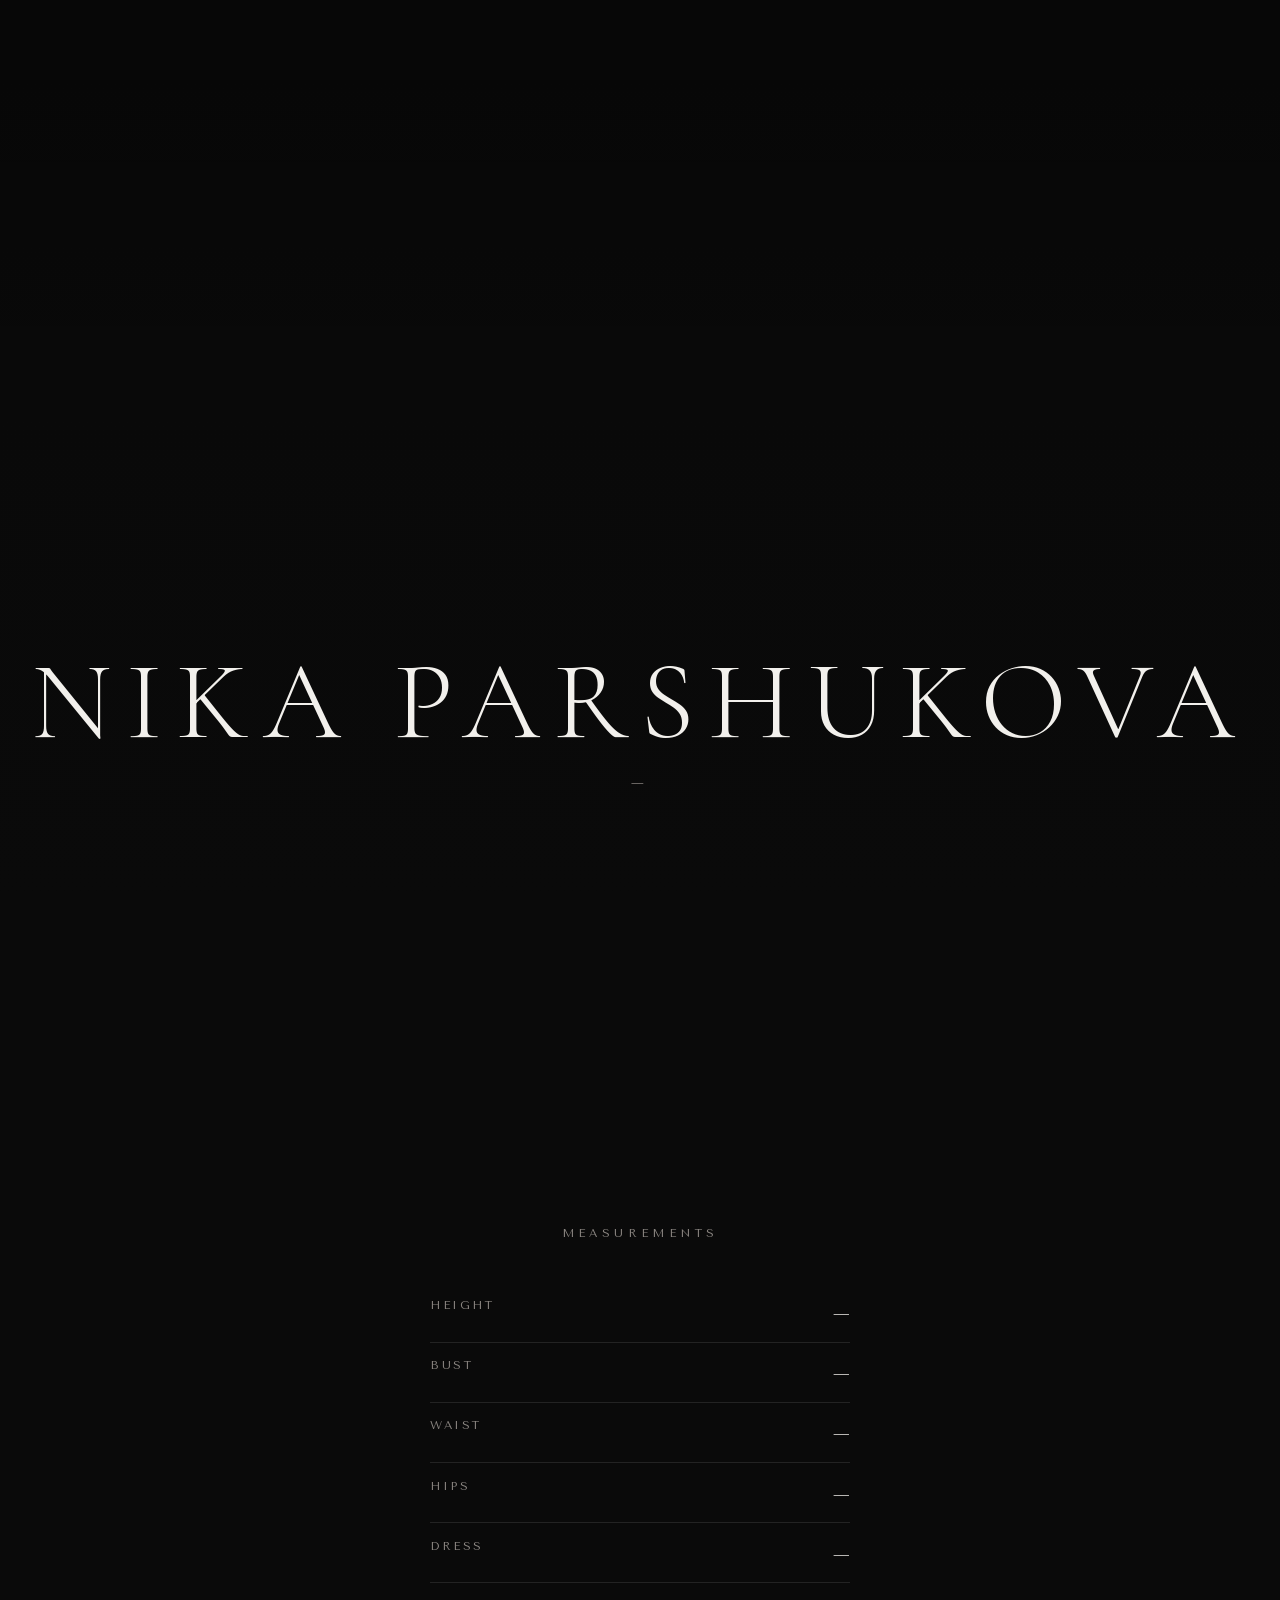
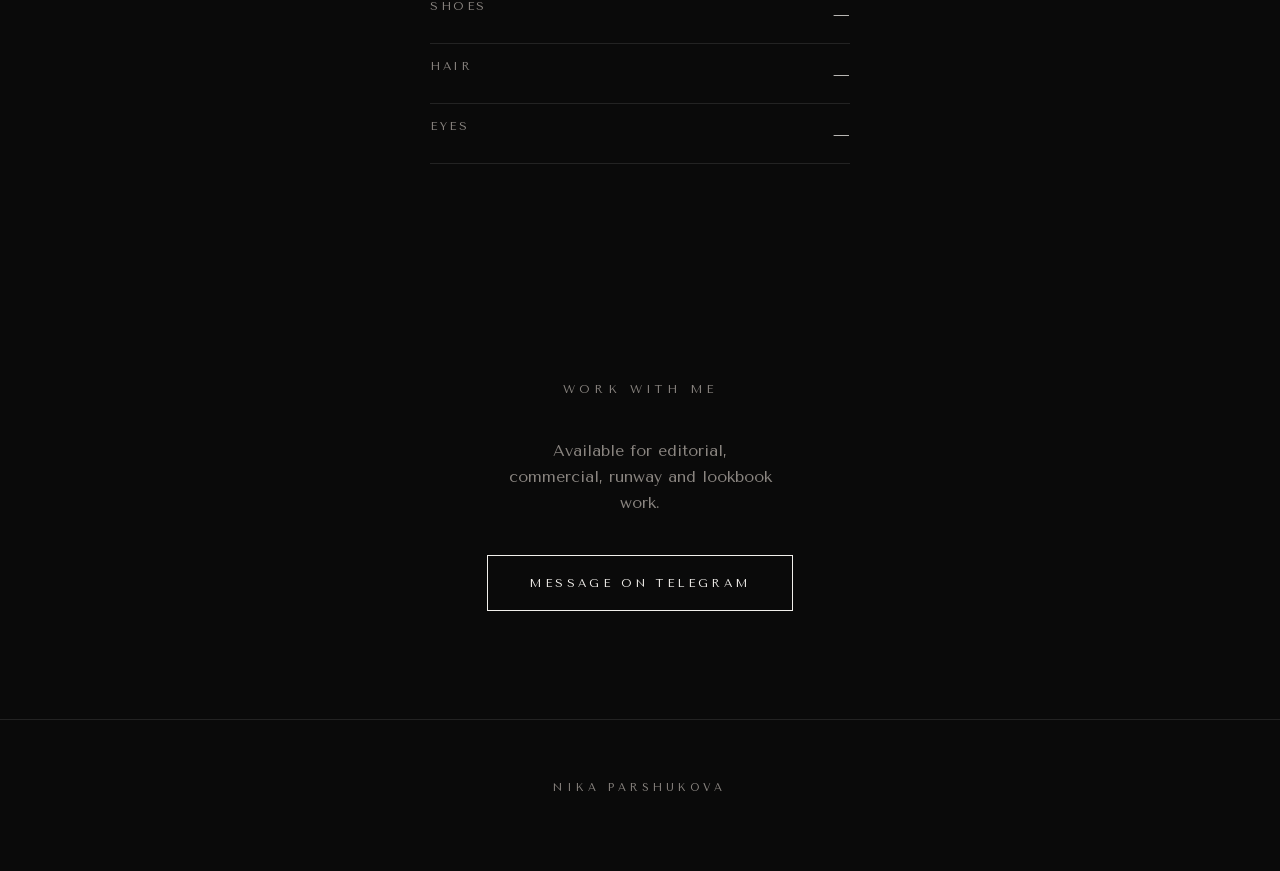
==== index.html @ eb778e5f "feat: развернуть портфолио Nika Parshukova как отдельный сайт Копия model-portfolio-sonyazelenuk под" ====
<!doctype html>
<html lang="en">
<head>
<meta charset="utf-8">
<meta name="viewport" content="width=device-width, initial-scale=1">
<title>Nika Parshukova — Model Portfolio</title>
<meta name="description" content="Portfolio of Nika Parshukova — measurements, photos and booking contact.">
<link rel="icon" href="favicon.svg" type="image/svg+xml">
<link rel="apple-touch-icon" href="apple-touch-icon.png">

<!-- og:image и og:url обязаны быть абсолютными: по относительному пути
     краулеры мессенджеров картинку не находят и кэшируют пустое превью.
     Ширина и высота нужны WhatsApp и LinkedIn — без них они рисуют
     маленькую карточку со значком вместо большой обложки. -->
<meta property="og:type" content="website">
<meta property="og:site_name" content="Nika Parshukova">
<meta property="og:title" content="Nika Parshukova">
<meta property="og:description" content="Model portfolio — photos, measurements and booking.">
<meta property="og:image" content="https://model-portfolio-nikap.netlify.app/og.jpg">
<meta property="og:image:type" content="image/jpeg">
<meta property="og:image:width" content="1200">
<meta property="og:image:height" content="630">
<meta property="og:image:alt" content="Nika Parshukova">
<meta property="og:url" content="https://model-portfolio-nikap.netlify.app/">
<meta name="twitter:card" content="summary_large_image">
<meta name="twitter:image" content="https://model-portfolio-nikap.netlify.app/og.jpg">
<link rel="stylesheet" href="style.css">
<noscript><style>.reveal{opacity:1;transform:none}</style></noscript>
</head>
<body>

<section class="hero">
  <video class="hero__video" autoplay muted loop playsinline
         preload="metadata" poster="video/poster.webp">
    <source src="video/hero.mp4" type="video/mp4">
  </video>
  <div class="hero__overlay"></div>
  <div class="hero__caption">
    <h1 class="hero__name" data-content="name">Nika Parshukova</h1>
    <p class="hero__city" data-content="city">—</p>
  </div>
</section>

<main>
  <section class="gallery reveal" id="gallery"></section>

  <section class="comp reveal" id="comp">
    <h2 class="section-title">Measurements</h2>
    <dl class="comp__list" id="comp-list"></dl>
  </section>

  <section class="booking reveal" id="booking">
    <h2 class="section-title">Work with me</h2>
    <p class="booking__line" data-content="booking">Available for editorial, commercial, runway and lookbook work.</p>
    <a class="booking__button" id="telegram-link" href="#" target="_blank" rel="noopener">
      Message on Telegram
    </a>
  </section>
</main>

<footer class="footer">
  <p data-content="name">Nika Parshukova</p>
</footer>

<div class="lightbox" id="lightbox" role="dialog" aria-modal="true" aria-label="Photo viewer" hidden>
  <button class="lightbox__close" id="lightbox-close" aria-label="Close">&times;</button>
  <img class="lightbox__img" id="lightbox-img" alt="">
  <p class="lightbox__counter" id="lightbox-counter"></p>
</div>

<script type="module" src="app.js"></script>
</body>
</html>
---- style.css ----
/* --- Шрифты ------------------------------------------------------------ */
@font-face {
  font-family: 'Display';
  src: url('fonts/cormorant-garamond.woff2') format('woff2');
  font-weight: 300;
  font-display: swap;
}
@font-face {
  font-family: 'Body';
  src: url('fonts/tenor-sans.woff2') format('woff2');
  font-weight: 400;
  font-display: swap;
}

/* --- Палитра ----------------------------------------------------------- */
:root {
  --bg: #0a0a0a;
  --fg: #f2f0ec;
  --muted: #8a8580;
  --line: #232323;
  --font-display: 'Display', Georgia, serif;
  --font-body: 'Body', system-ui, sans-serif;
  --gap: 12px;
  --pad: 24px;
}

*, *::before, *::after { box-sizing: border-box; }

body {
  margin: 0;
  background: var(--bg);
  color: var(--fg);
  font-family: var(--font-body);
  font-size: 15px;
  line-height: 1.6;
  -webkit-font-smoothing: antialiased;
}

/* --- Hero -------------------------------------------------------------- */
.hero {
  position: relative;
  height: 100svh;
  min-height: 480px;
  overflow: hidden;
}
.hero__video {
  position: absolute;
  inset: 0;
  width: 100%;
  height: 100%;
  object-fit: cover;
  object-position: center 15%;
}
.hero__overlay {
  position: absolute;
  inset: 0;
  background: linear-gradient(180deg, rgba(0,0,0,.35) 0%, rgba(0,0,0,.1) 45%, rgba(10,10,10,.85) 100%);
}
.hero__caption {
  position: absolute;
  inset: auto 0 12vh 0;
  text-align: center;
  padding: 0 var(--pad);
}
.hero__name {
  margin: 0;
  font-family: var(--font-display);
  font-weight: 300;
  font-size: clamp(2.75rem, 13vw, 7rem);
  letter-spacing: .12em;
  text-transform: uppercase;
  line-height: 1.05;
}
.hero__city {
  margin: 1.1em 0 0;
  font-size: .72rem;
  letter-spacing: .38em;
  text-transform: uppercase;
  color: var(--muted);
}

/* --- Общее для секций -------------------------------------------------- */
main { padding: 0 var(--pad); max-width: 1400px; margin: 0 auto; }
.section-title {
  font-family: var(--font-body);
  font-size: .72rem;
  font-weight: 400;
  letter-spacing: .38em;
  text-transform: uppercase;
  color: var(--muted);
  text-align: center;
  margin: 0 0 2.5rem;
}
section { padding: clamp(4rem, 12vh, 8rem) 0; }
.footer {
  padding: 3rem var(--pad) 4rem;
  text-align: center;
  color: var(--muted);
  font-size: .68rem;
  letter-spacing: .38em;
  text-transform: uppercase;
  border-top: 1px solid var(--line);
}

.gallery {
  display: flex;
  gap: var(--gap);
  align-items: flex-start;
}
.gallery__col {
  flex: 1;
  display: flex;
  flex-direction: column;
  gap: var(--gap);
  min-width: 0;
}
.gallery__item { margin: 0; cursor: zoom-in; }
.gallery__item img {
  display: block;
  width: 100%;
  height: auto;
  background: #141414;
  transition: opacity .4s ease;
}
.gallery__item:hover img { opacity: .82; }
.gallery__item:focus-visible {
  outline: 2px solid var(--fg);
  outline-offset: 2px;
}

.lightbox {
  position: fixed;
  inset: 0;
  z-index: 10;
  background: rgba(6, 6, 6, .97);
  display: flex;
  align-items: center;
  justify-content: center;
  padding: 4vh 2vw;
}
.lightbox[hidden] { display: none; }
.lightbox__img {
  max-width: 100%;
  max-height: 92vh;
  object-fit: contain;
}
.lightbox__close {
  position: absolute;
  top: 12px;
  right: 16px;
  background: none;
  border: 0;
  color: var(--fg);
  font-size: 2.2rem;
  line-height: 1;
  cursor: pointer;
  padding: 8px 12px;
}
.lightbox__counter {
  position: absolute;
  bottom: 16px;
  left: 0;
  right: 0;
  text-align: center;
  color: var(--muted);
  font-size: .68rem;
  letter-spacing: .3em;
  margin: 0;
}

.comp__list {
  max-width: 420px;
  margin: 0 auto;
  display: grid;
  grid-template-columns: 1fr auto;
  gap: 0;
}
.comp__list dt,
.comp__list dd {
  margin: 0;
  padding: .85rem 0;
  border-bottom: 1px solid var(--line);
}
.comp__list dt {
  color: var(--muted);
  font-size: .72rem;
  letter-spacing: .22em;
  text-transform: uppercase;
}
.comp__list dd {
  text-align: right;
  font-family: var(--font-display);
  font-size: 1.25rem;
}

.booking { text-align: center; }
.booking__line {
  max-width: 30ch;
  margin: 0 auto 2.5rem;
  color: var(--muted);
  font-size: 1rem;
}
.booking__button {
  display: inline-block;
  padding: 1.1rem 2.6rem;
  border: 1px solid var(--fg);
  color: var(--fg);
  text-decoration: none;
  font-size: .72rem;
  letter-spacing: .3em;
  text-transform: uppercase;
  transition: background .3s ease, color .3s ease;
}
.booking__button:hover,
.booking__button:focus-visible {
  background: var(--fg);
  color: var(--bg);
}

.reveal {
  opacity: 0;
  transform: translateY(20px);
  transition: opacity .6s ease, transform .6s ease;
}
.reveal.is-visible {
  opacity: 1;
  transform: none;
}

@media (prefers-reduced-motion: reduce) {
  .reveal { opacity: 1; transform: none; transition: none; }
  .gallery__item img { transition: none; }
  .booking__button { transition: none; }
}
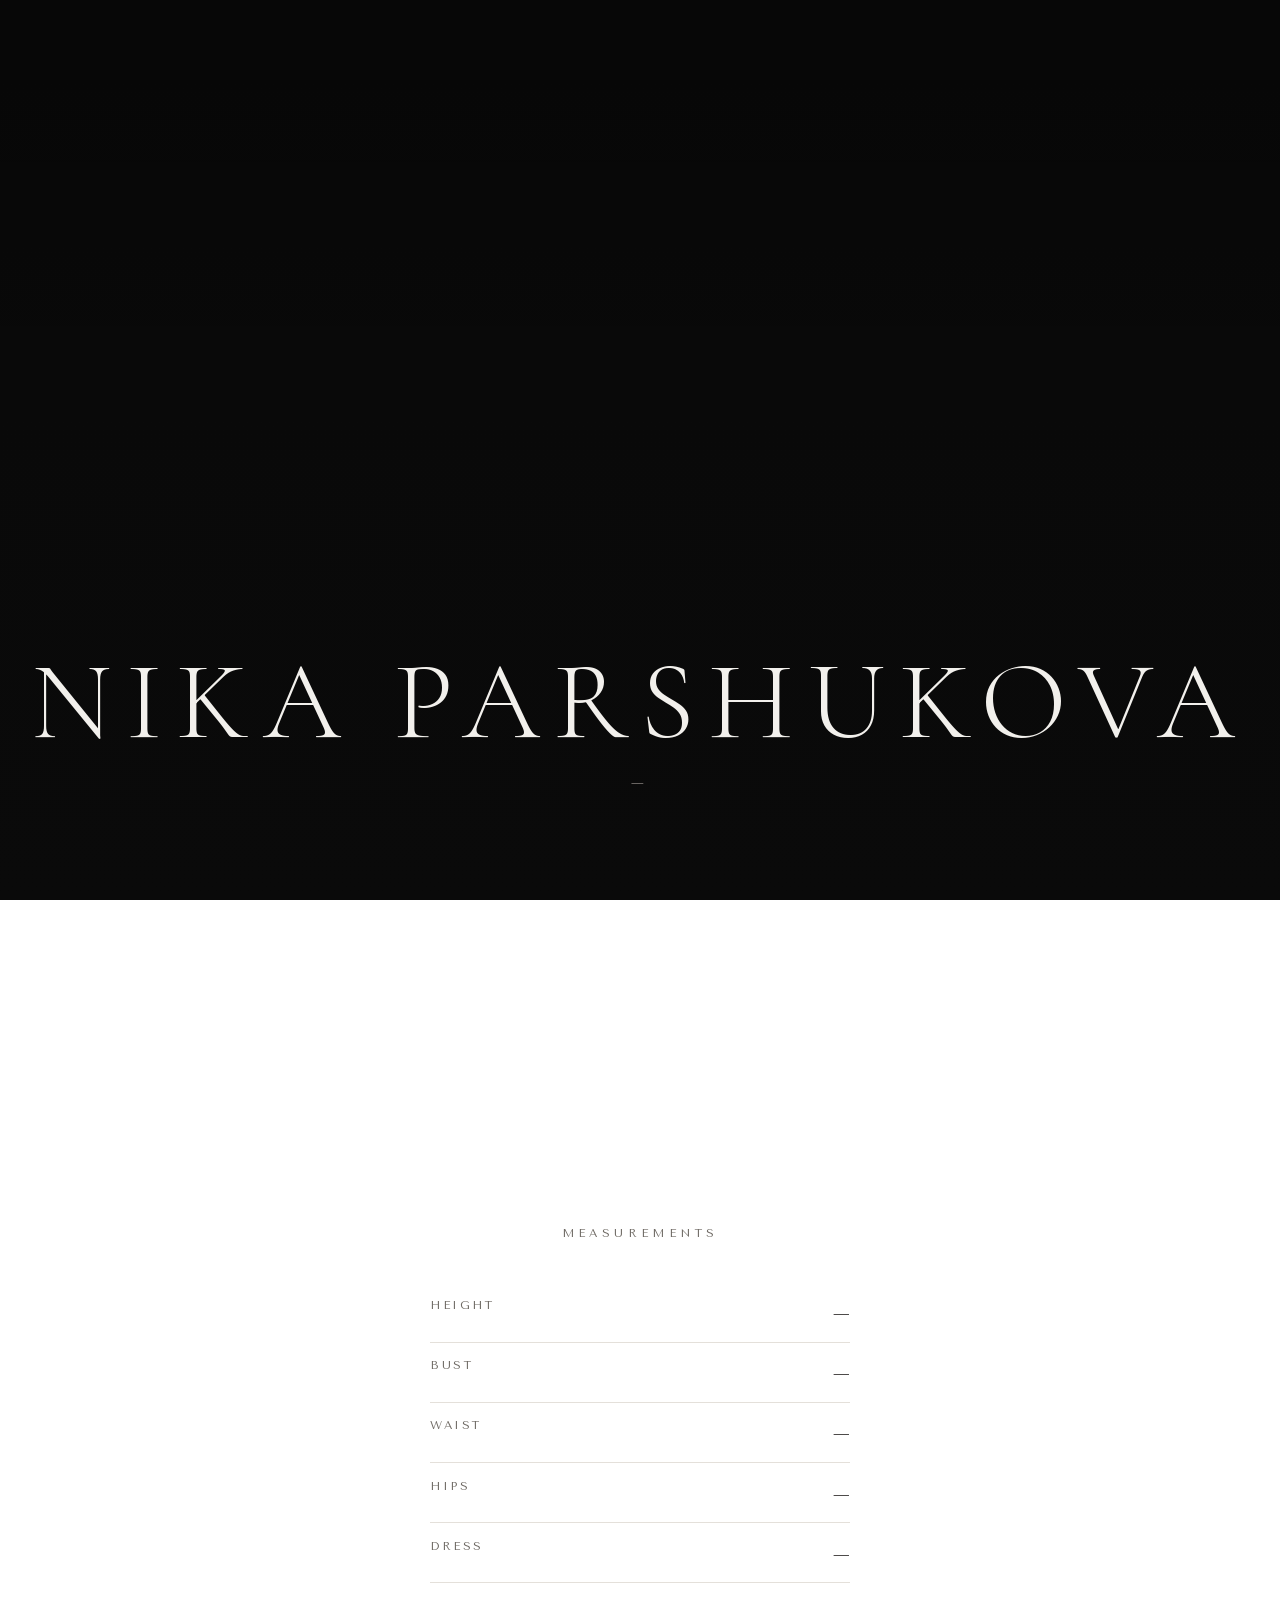
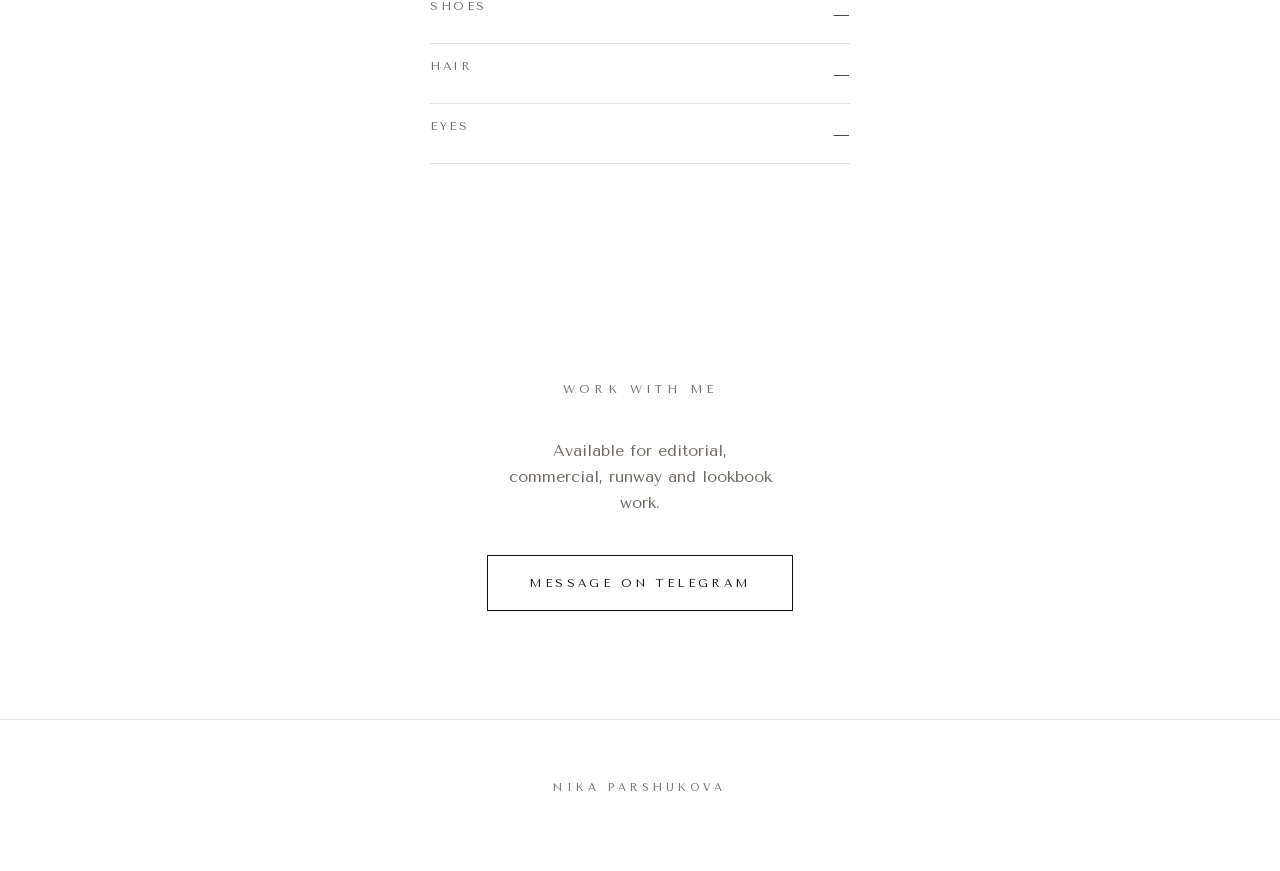
==== commit 366951d9: "feat: светлая тема и ручная раскладка галереи по рядам Три изменения, о которых договорились после п" ====
--- a/index.html
+++ b/index.html
@@ -16,14 +16,14 @@
 <meta property="og:site_name" content="Nika Parshukova">
 <meta property="og:title" content="Nika Parshukova">
 <meta property="og:description" content="Model portfolio — photos, measurements and booking.">
-<meta property="og:image" content="https://model-portfolio-nikap.netlify.app/og.jpg">
+<meta property="og:image" content="https://model-portfolio-nikaparshukova.netlify.app/og.jpg">
 <meta property="og:image:type" content="image/jpeg">
 <meta property="og:image:width" content="1200">
 <meta property="og:image:height" content="630">
 <meta property="og:image:alt" content="Nika Parshukova">
-<meta property="og:url" content="https://model-portfolio-nikap.netlify.app/">
+<meta property="og:url" content="https://model-portfolio-nikaparshukova.netlify.app/">
 <meta name="twitter:card" content="summary_large_image">
-<meta name="twitter:image" content="https://model-portfolio-nikap.netlify.app/og.jpg">
+<meta name="twitter:image" content="https://model-portfolio-nikaparshukova.netlify.app/og.jpg">
 <link rel="stylesheet" href="style.css">
 <noscript><style>.reveal{opacity:1;transform:none}</style></noscript>
 </head>
--- a/style.css
+++ b/style.css
@@ -13,11 +13,18 @@
 }
 
 /* --- Палитра ----------------------------------------------------------- */
+/* Страница светлая, первый экран — тёмный. Видео читается только на глубоком
+   фоне, а резкая граница чёрного и белого сама работает акцентом. Поэтому у
+   hero и лайтбокса своя пара цветов: там, где фон принудительно тёмный,
+   --fg (почти чёрный) был бы не виден. */
 :root {
-  --bg: #0a0a0a;
-  --fg: #f2f0ec;
-  --muted: #8a8580;
-  --line: #232323;
+  --bg: #ffffff;
+  --fg: #14110f;
+  --muted: #6f6a64;
+  --line: #e4e0da;
+  --dark-bg: #0a0a0a;
+  --dark-fg: #f2f0ec;
+  --dark-muted: #8a8580;
   --font-display: 'Display', Georgia, serif;
   --font-body: 'Body', system-ui, sans-serif;
   --gap: 12px;
@@ -42,6 +49,8 @@
   height: 100svh;
   min-height: 480px;
   overflow: hidden;
+  background: var(--dark-bg);
+  color: var(--dark-fg);
 }
 .hero__video {
   position: absolute;
@@ -76,7 +85,7 @@
   font-size: .72rem;
   letter-spacing: .38em;
   text-transform: uppercase;
-  color: var(--muted);
+  color: var(--dark-muted);
 }
 
 /* --- Общее для секций -------------------------------------------------- */
@@ -102,25 +111,39 @@
   border-top: 1px solid var(--line);
 }
 
+/* Ряды задаются вручную в gallery.js: где-то три кадра, где-то два.
+   Ширина внутри ряда делится пропорционально пропорциям кадров
+   (flex-grow = ширина/высота), поэтому у всех фото ряда одинаковая высота и
+   ни одно не обрезается. Когда пропорции совпадают — а у съёмки обычно так —
+   получаются ровные равные колонки. */
 .gallery {
+  display: flex;
+  flex-direction: column;
+  gap: var(--gap);
+}
+.gallery__row {
   display: flex;
   gap: var(--gap);
   align-items: flex-start;
 }
-.gallery__col {
-  flex: 1;
-  display: flex;
-  flex-direction: column;
-  gap: var(--gap);
+.gallery__item {
+  margin: 0;
+  cursor: zoom-in;
+  flex-basis: 0;
   min-width: 0;
 }
-.gallery__item { margin: 0; cursor: zoom-in; }
 .gallery__item img {
   display: block;
   width: 100%;
   height: auto;
-  background: #141414;
+  background: #f0ede8;
   transition: opacity .4s ease;
+}
+
+/* На телефоне ряд из трёх кадров превращается в марки — раскладываем в одну
+   колонку, порядок при этом сохраняется. */
+@media (max-width: 767px) {
+  .gallery__row { flex-direction: column; }
 }
 .gallery__item:hover img { opacity: .82; }
 .gallery__item:focus-visible {
@@ -150,7 +173,7 @@
   right: 16px;
   background: none;
   border: 0;
-  color: var(--fg);
+  color: var(--dark-fg);
   font-size: 2.2rem;
   line-height: 1;
   cursor: pointer;
@@ -162,7 +185,7 @@
   left: 0;
   right: 0;
   text-align: center;
-  color: var(--muted);
+  color: var(--dark-muted);
   font-size: .68rem;
   letter-spacing: .3em;
   margin: 0;
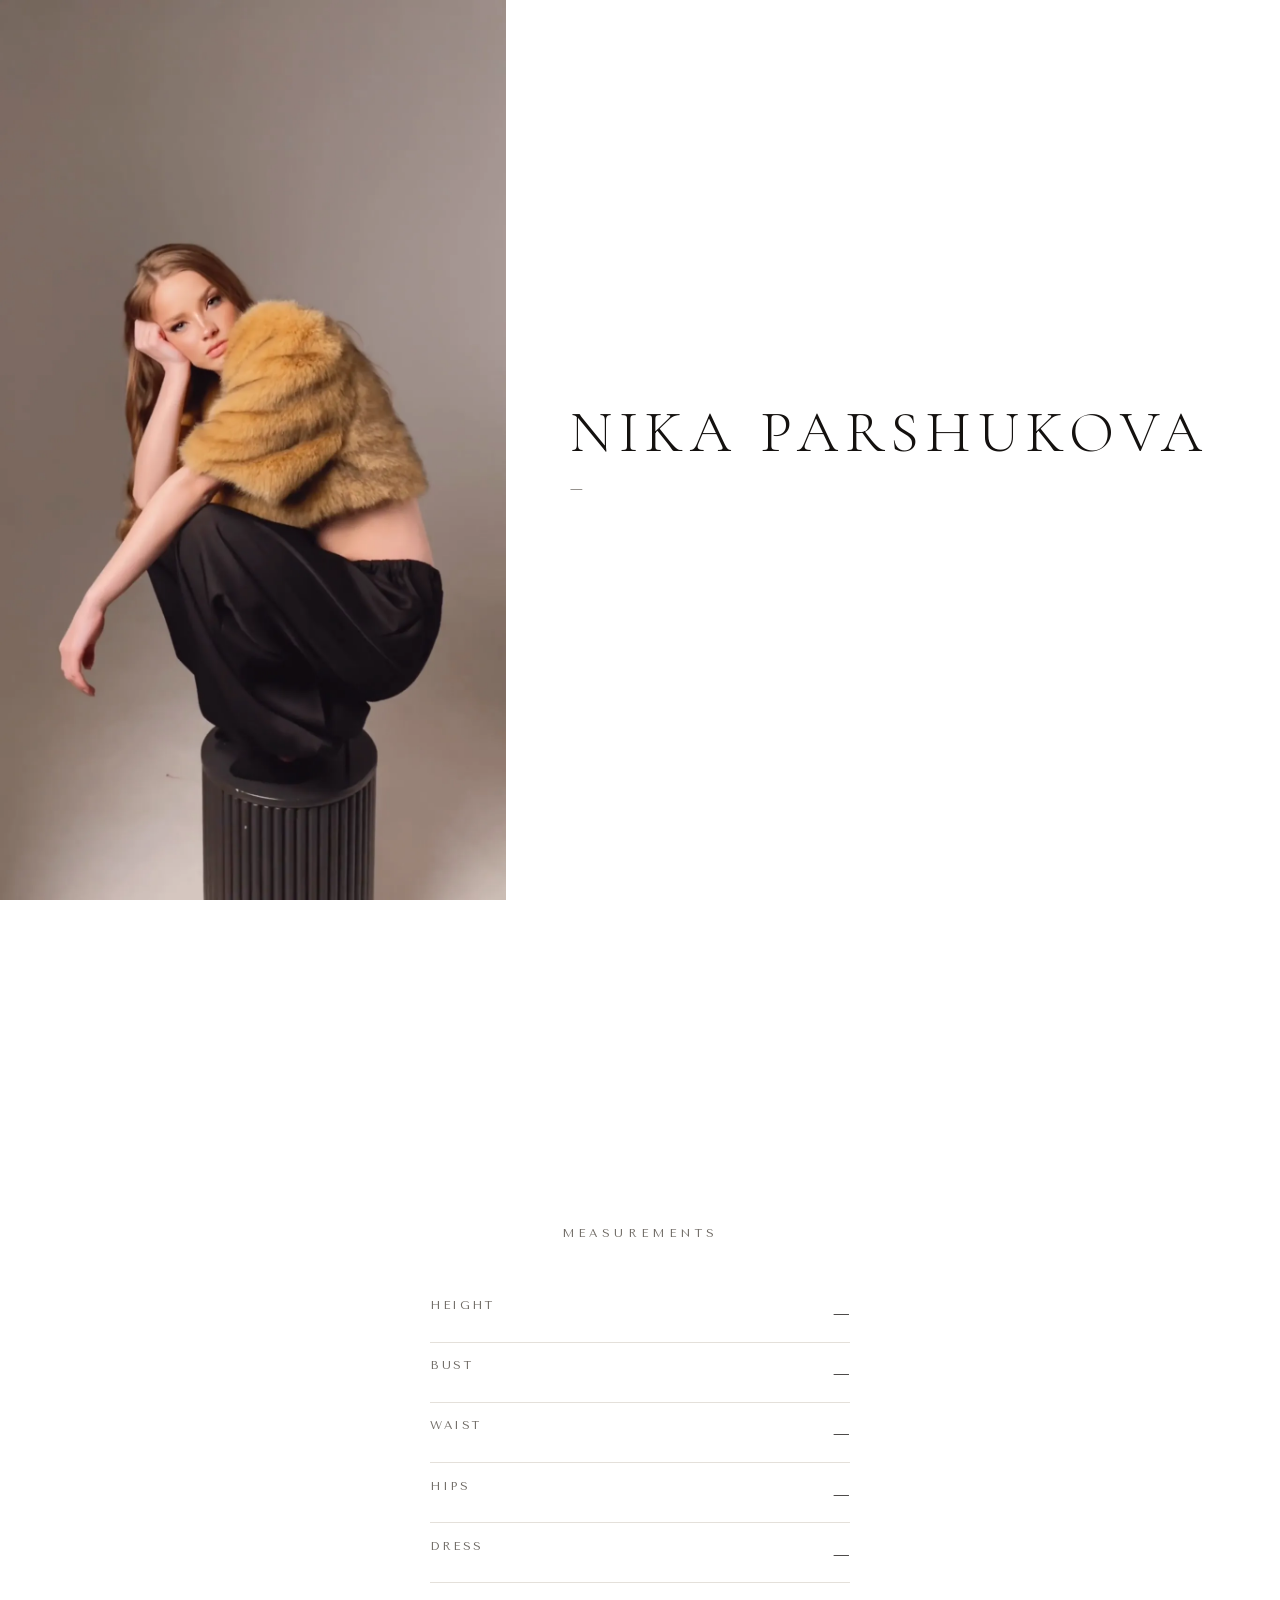
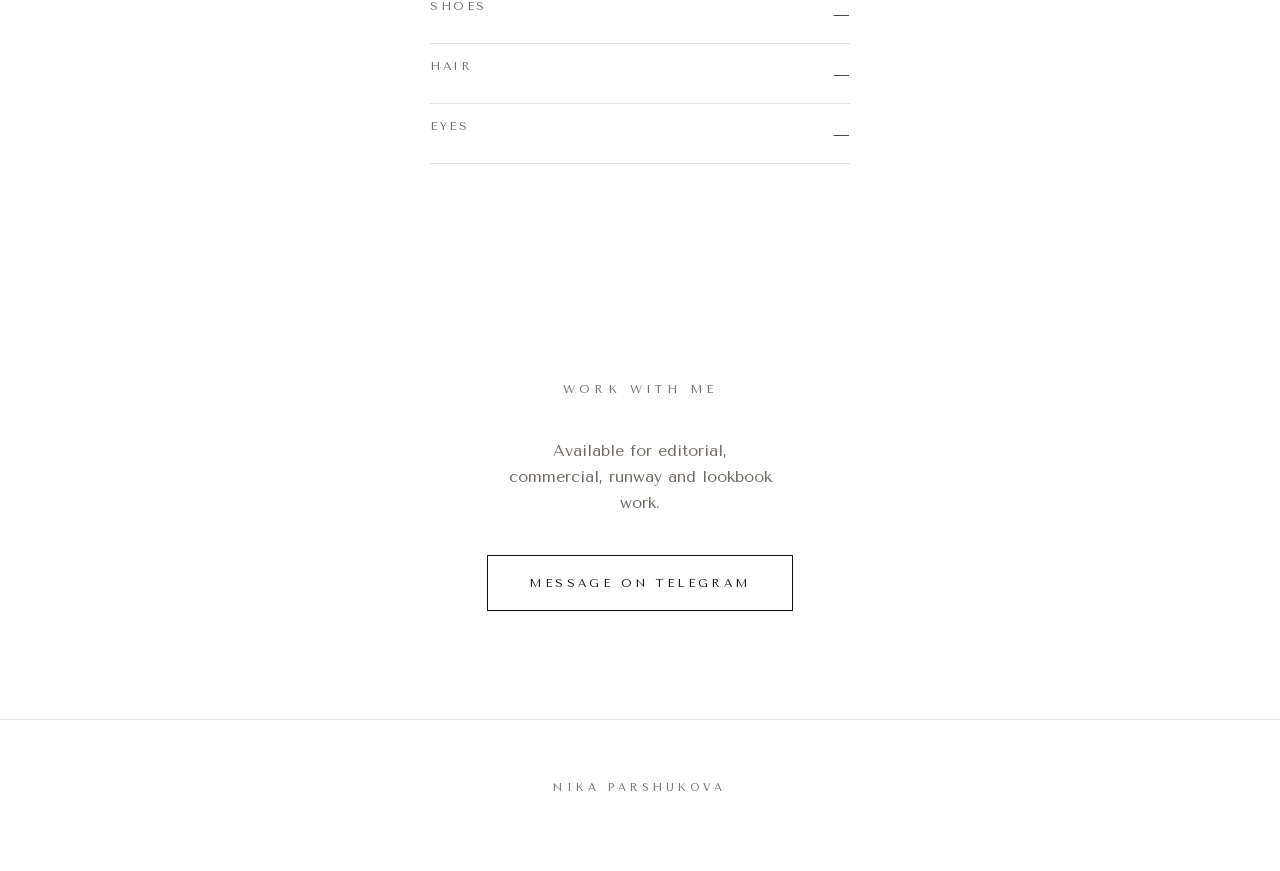
==== commit c9862788: "feat: шапка-сплит под вертикальную съёмку Материал вертикальный, 1080x1920, а шапка широкая: на весь" ====
--- a/index.html
+++ b/index.html
@@ -30,11 +30,13 @@
 <body>
 
 <section class="hero">
-  <video class="hero__video" autoplay muted loop playsinline
-         preload="metadata" poster="video/poster.webp">
-    <source src="video/hero.mp4" type="video/mp4">
-  </video>
-  <div class="hero__overlay"></div>
+  <div class="hero__media">
+    <video class="hero__video" autoplay muted loop playsinline
+           preload="metadata" poster="video/poster.webp">
+      <source src="video/hero.mp4" type="video/mp4">
+    </video>
+    <div class="hero__overlay"></div>
+  </div>
   <div class="hero__caption">
     <h1 class="hero__name" data-content="name">Nika Parshukova</h1>
     <p class="hero__city" data-content="city">—</p>
--- a/style.css
+++ b/style.css
@@ -44,13 +44,30 @@
 }
 
 /* --- Hero -------------------------------------------------------------- */
+/* Съёмка вертикальная, а шапка широкая. Поэтому экран делится: слева кадр,
+   справа поле с именем. Ширина колонки с видео равна её высоте, умноженной
+   на пропорцию кадра, — тогда cover совпадает с contain и от модели ничего
+   не отрезается. Шире половины экрана колонка не становится: на низком и
+   широком окне видео иначе съело бы всё поле с именем. */
 .hero {
-  position: relative;
+  display: flex;
   height: 100svh;
   min-height: 480px;
   overflow: hidden;
+  background: var(--bg);
+  color: var(--fg);
+  /* Общий отступ секций тут не нужен: шапка занимает экран целиком. Пока
+     видео лежало абсолютом, padding был не виден — во флексе он отрезал бы
+     от кадра сверху и снизу по 12vh. */
+  padding: 0;
+}
+.hero__media {
+  position: relative;
+  flex: 0 0 auto;
+  width: min(50vw, calc(100svh * 1080 / 1920));
+  height: 100%;
   background: var(--dark-bg);
-  color: var(--dark-fg);
+  overflow: hidden;
 }
 .hero__video {
   position: absolute;
@@ -58,34 +75,69 @@
   width: 100%;
   height: 100%;
   object-fit: cover;
-  object-position: center 15%;
-}
-.hero__overlay {
-  position: absolute;
-  inset: 0;
-  background: linear-gradient(180deg, rgba(0,0,0,.35) 0%, rgba(0,0,0,.1) 45%, rgba(10,10,10,.85) 100%);
-}
+}
+/* Затемнение нужно только там, где имя лежит поверх кадра, — на телефоне. */
+.hero__overlay { display: none; }
 .hero__caption {
-  position: absolute;
-  inset: auto 0 12vh 0;
-  text-align: center;
-  padding: 0 var(--pad);
+  flex: 1;
+  min-width: 0;
+  display: flex;
+  flex-direction: column;
+  justify-content: center;
+  padding: 0 clamp(1.5rem, 5vw, 5rem);
 }
 .hero__name {
   margin: 0;
   font-family: var(--font-display);
   font-weight: 300;
-  font-size: clamp(2.75rem, 13vw, 7rem);
+  font-size: clamp(2rem, 4.6vw, 4.75rem);
   letter-spacing: .12em;
   text-transform: uppercase;
   line-height: 1.05;
 }
 .hero__city {
-  margin: 1.1em 0 0;
+  margin: 1.4em 0 0;
   font-size: .72rem;
   letter-spacing: .38em;
   text-transform: uppercase;
-  color: var(--dark-muted);
+  color: var(--muted);
+}
+
+/* На телефоне экран сам вертикальный — делить его незачем: видео занимает
+   весь первый экран, имя ложится поверх кадра по затемнению. */
+@media (max-width: 767px) {
+  .hero {
+    display: block;
+    position: relative;
+    background: var(--dark-bg);
+    color: var(--dark-fg);
+  }
+  .hero__media {
+    position: absolute;
+    inset: 0;
+    width: 100%;
+  }
+  /* Кадр снят в светлой студии, поэтому низ затемняем сильнее, чем просто
+     «для настроения»: ровно там лежит белое имя. */
+  .hero__overlay {
+    display: block;
+    position: absolute;
+    inset: 0;
+    background: linear-gradient(180deg,
+      rgba(0,0,0,.35) 0%, rgba(0,0,0,.15) 40%,
+      rgba(10,10,10,.72) 76%, rgba(10,10,10,.92) 100%);
+  }
+  .hero__caption {
+    position: absolute;
+    inset: auto 0 12vh 0;
+    display: block;
+    text-align: center;
+    padding: 0 var(--pad);
+  }
+  /* Размер подобран по самому длинному слову: «PARSHUKOVA» с разрядкой
+     занимает около 7,4em, и на 13vw оно вылезало за оба края экрана. */
+  .hero__name { font-size: clamp(1.75rem, 9vw, 3rem); }
+  .hero__city { color: var(--dark-muted); }
 }
 
 /* --- Общее для секций -------------------------------------------------- */
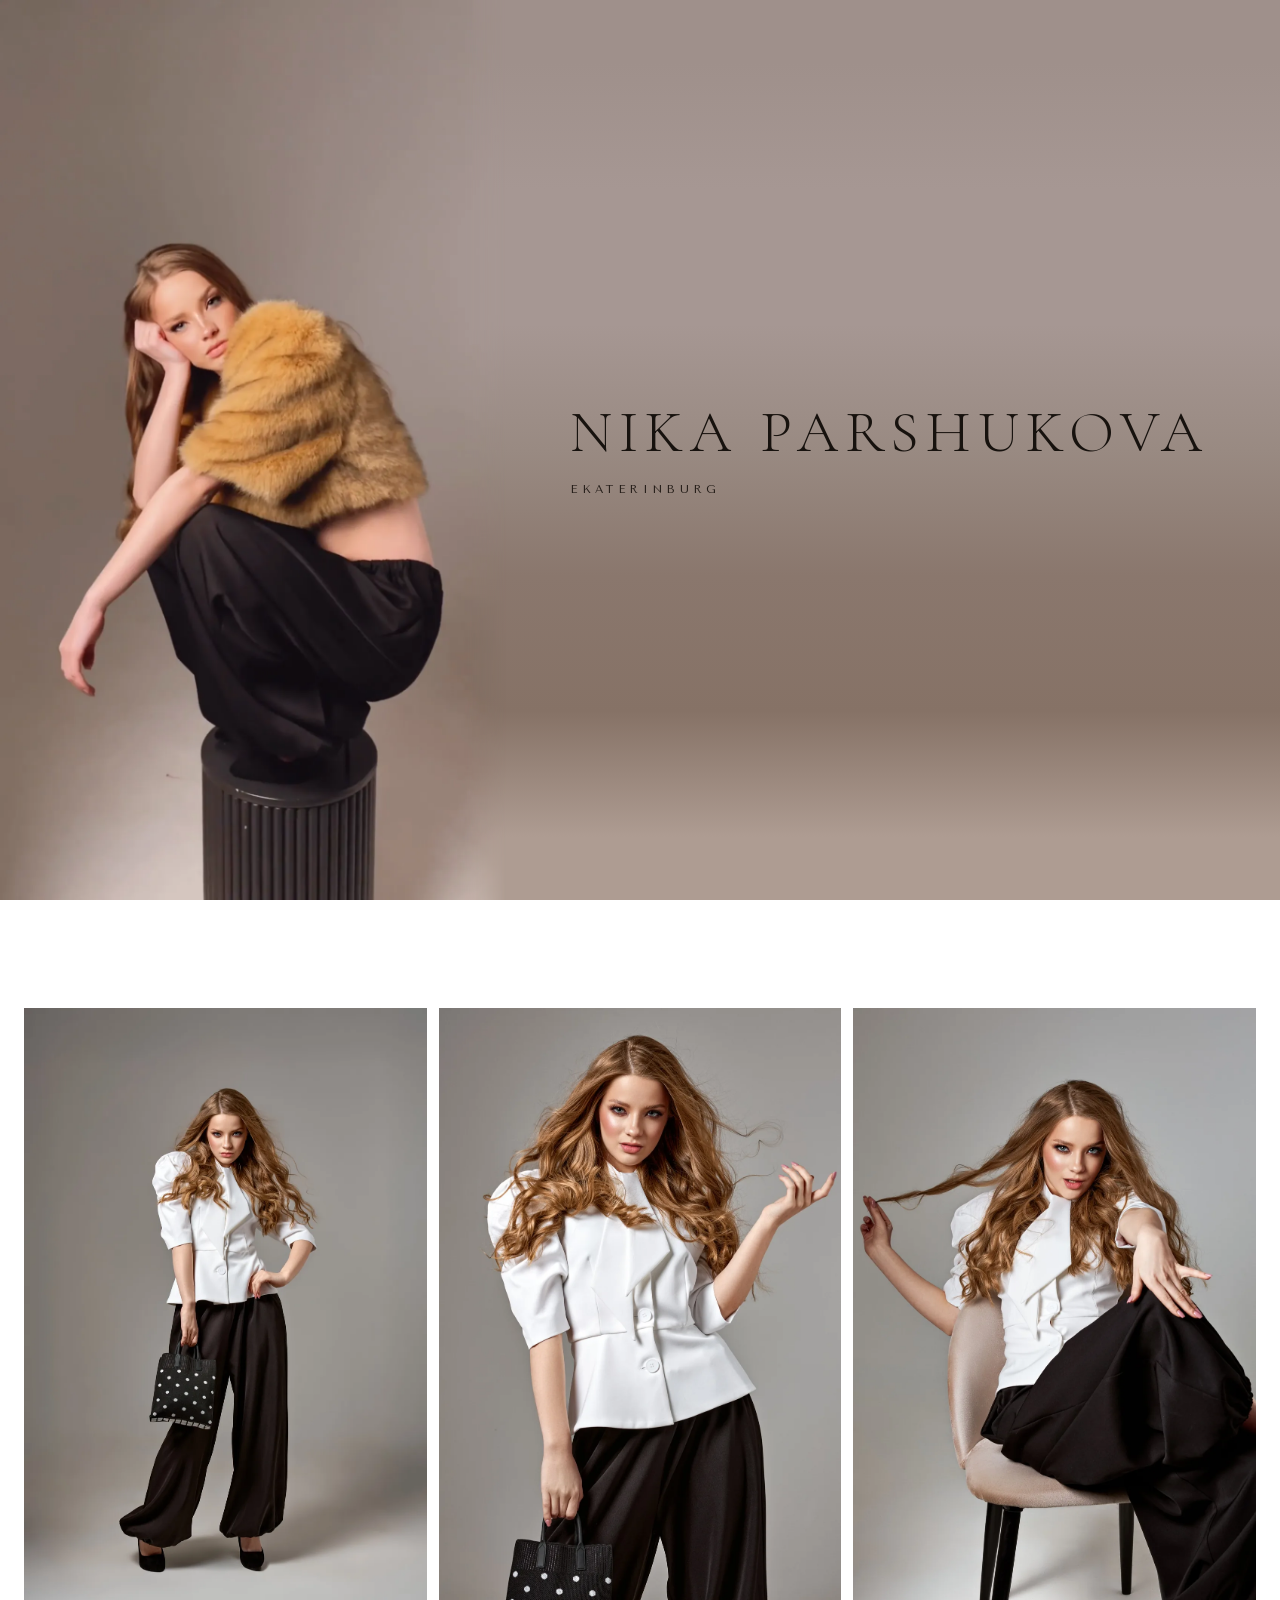
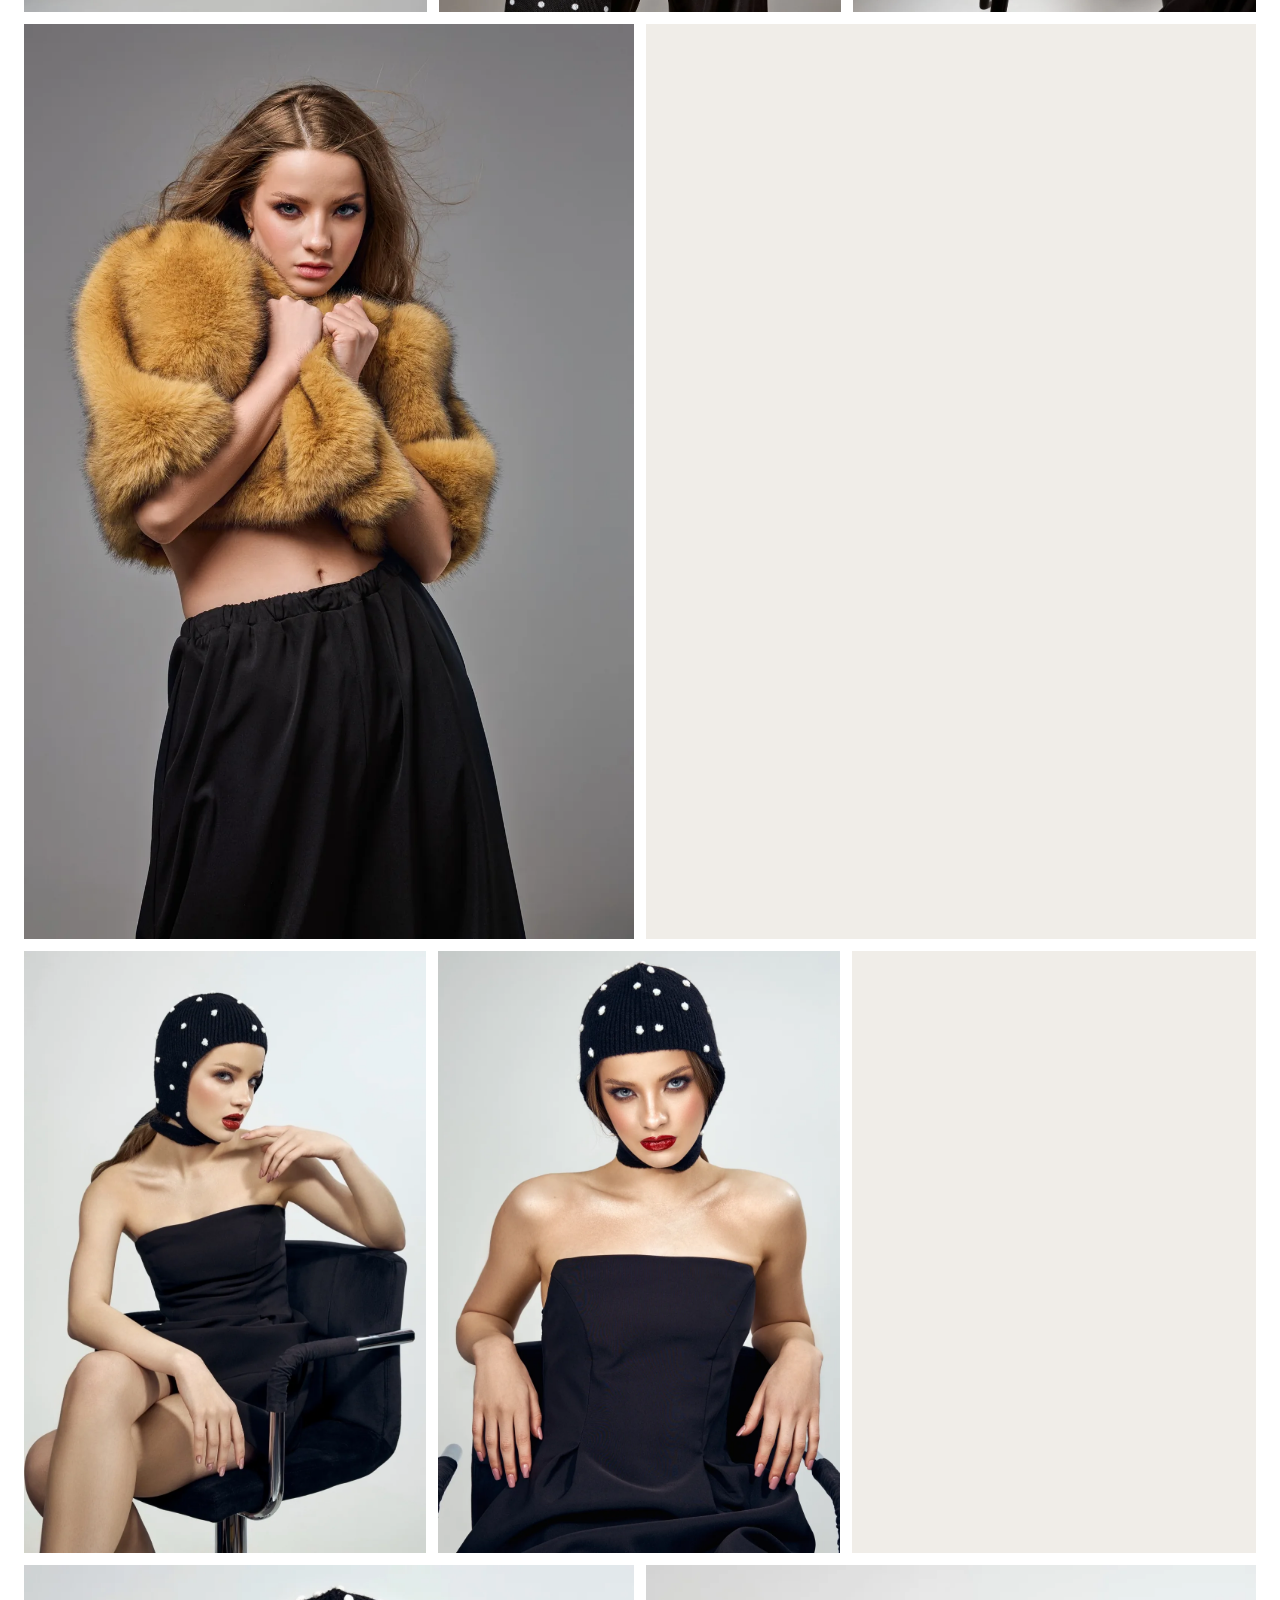
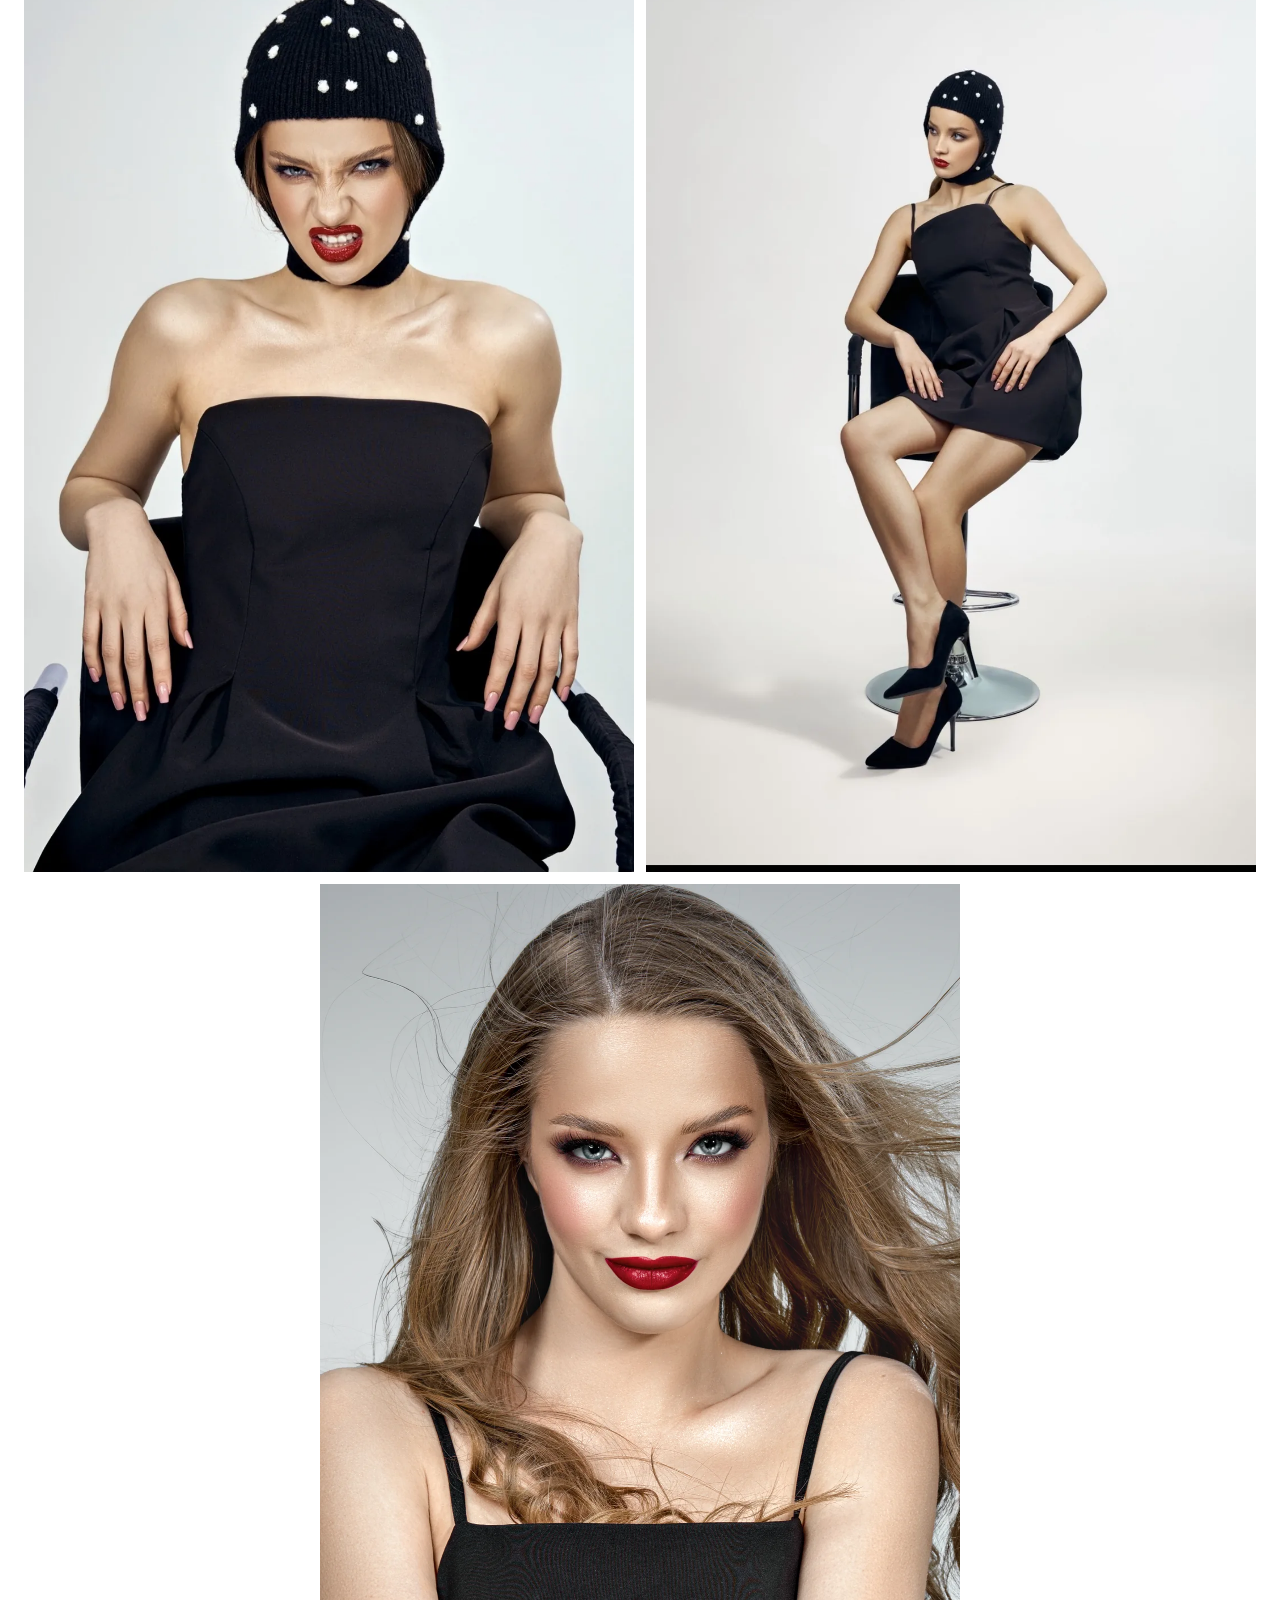
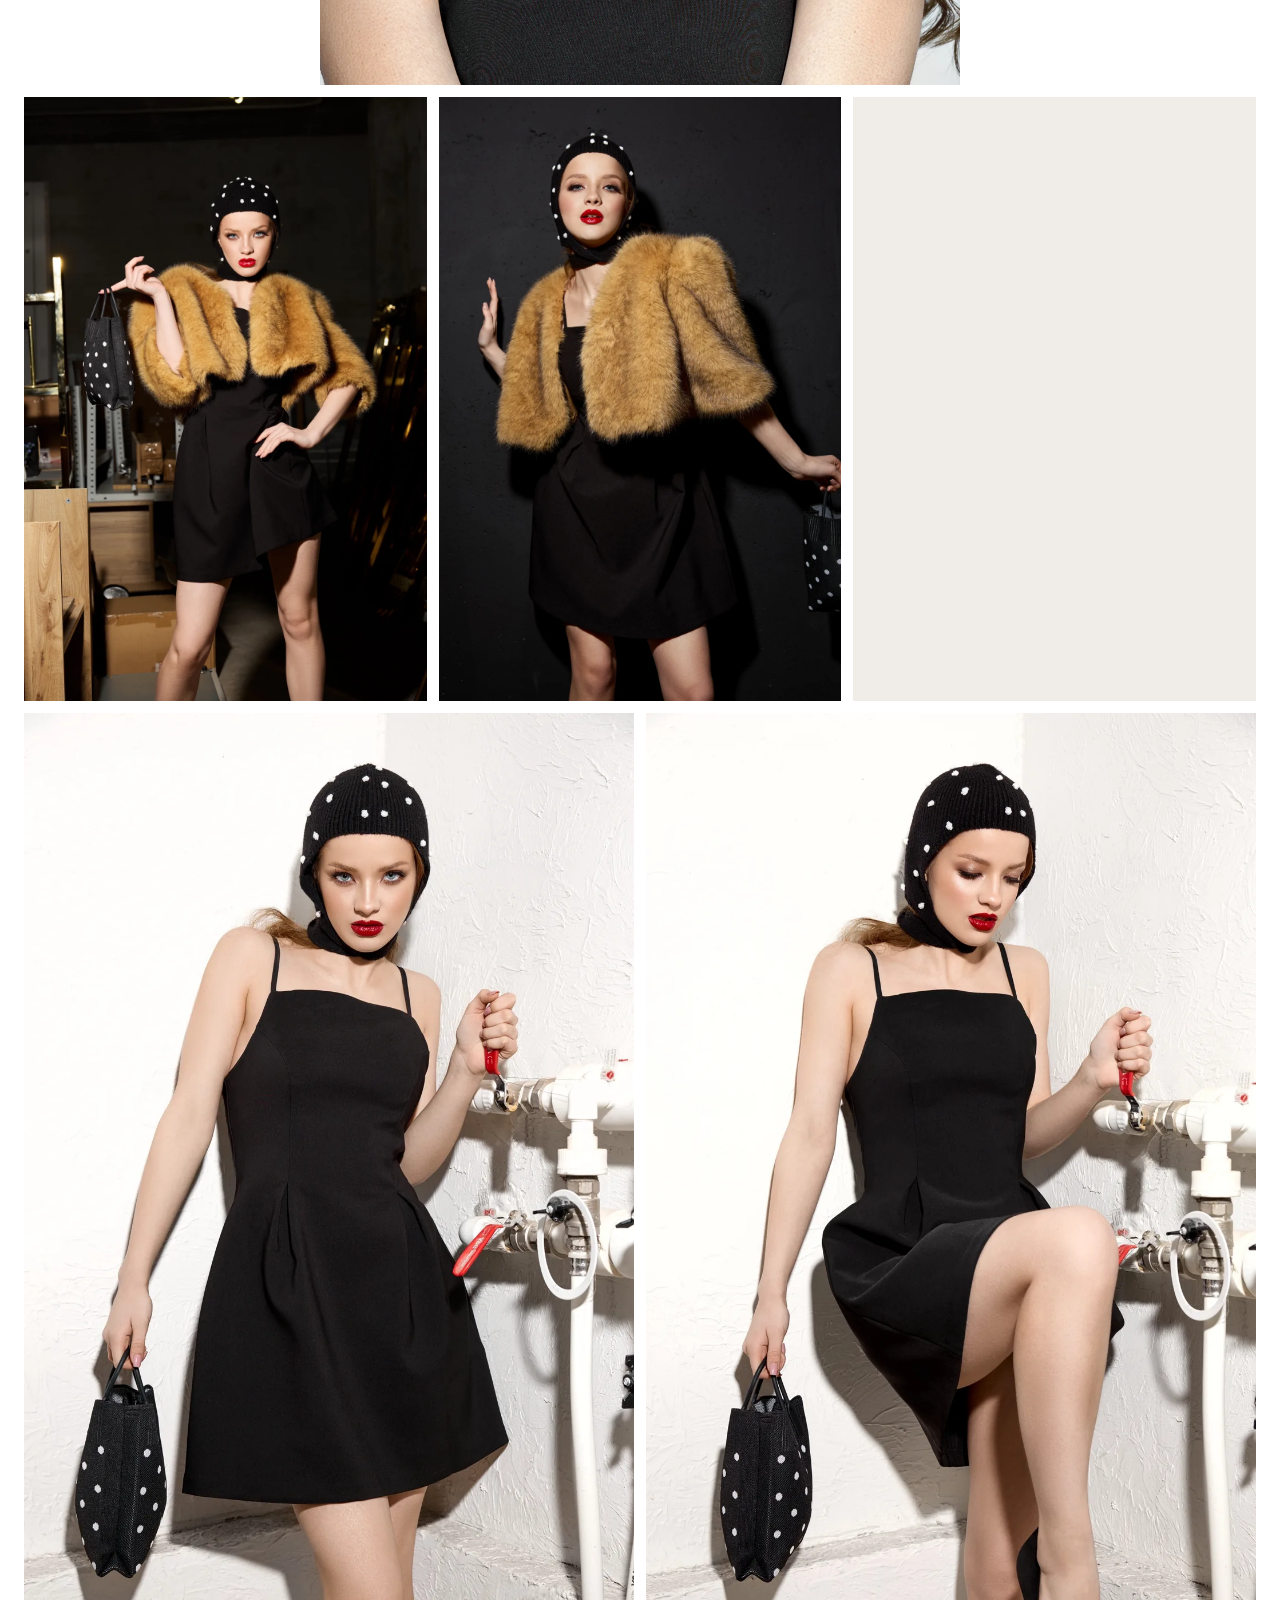
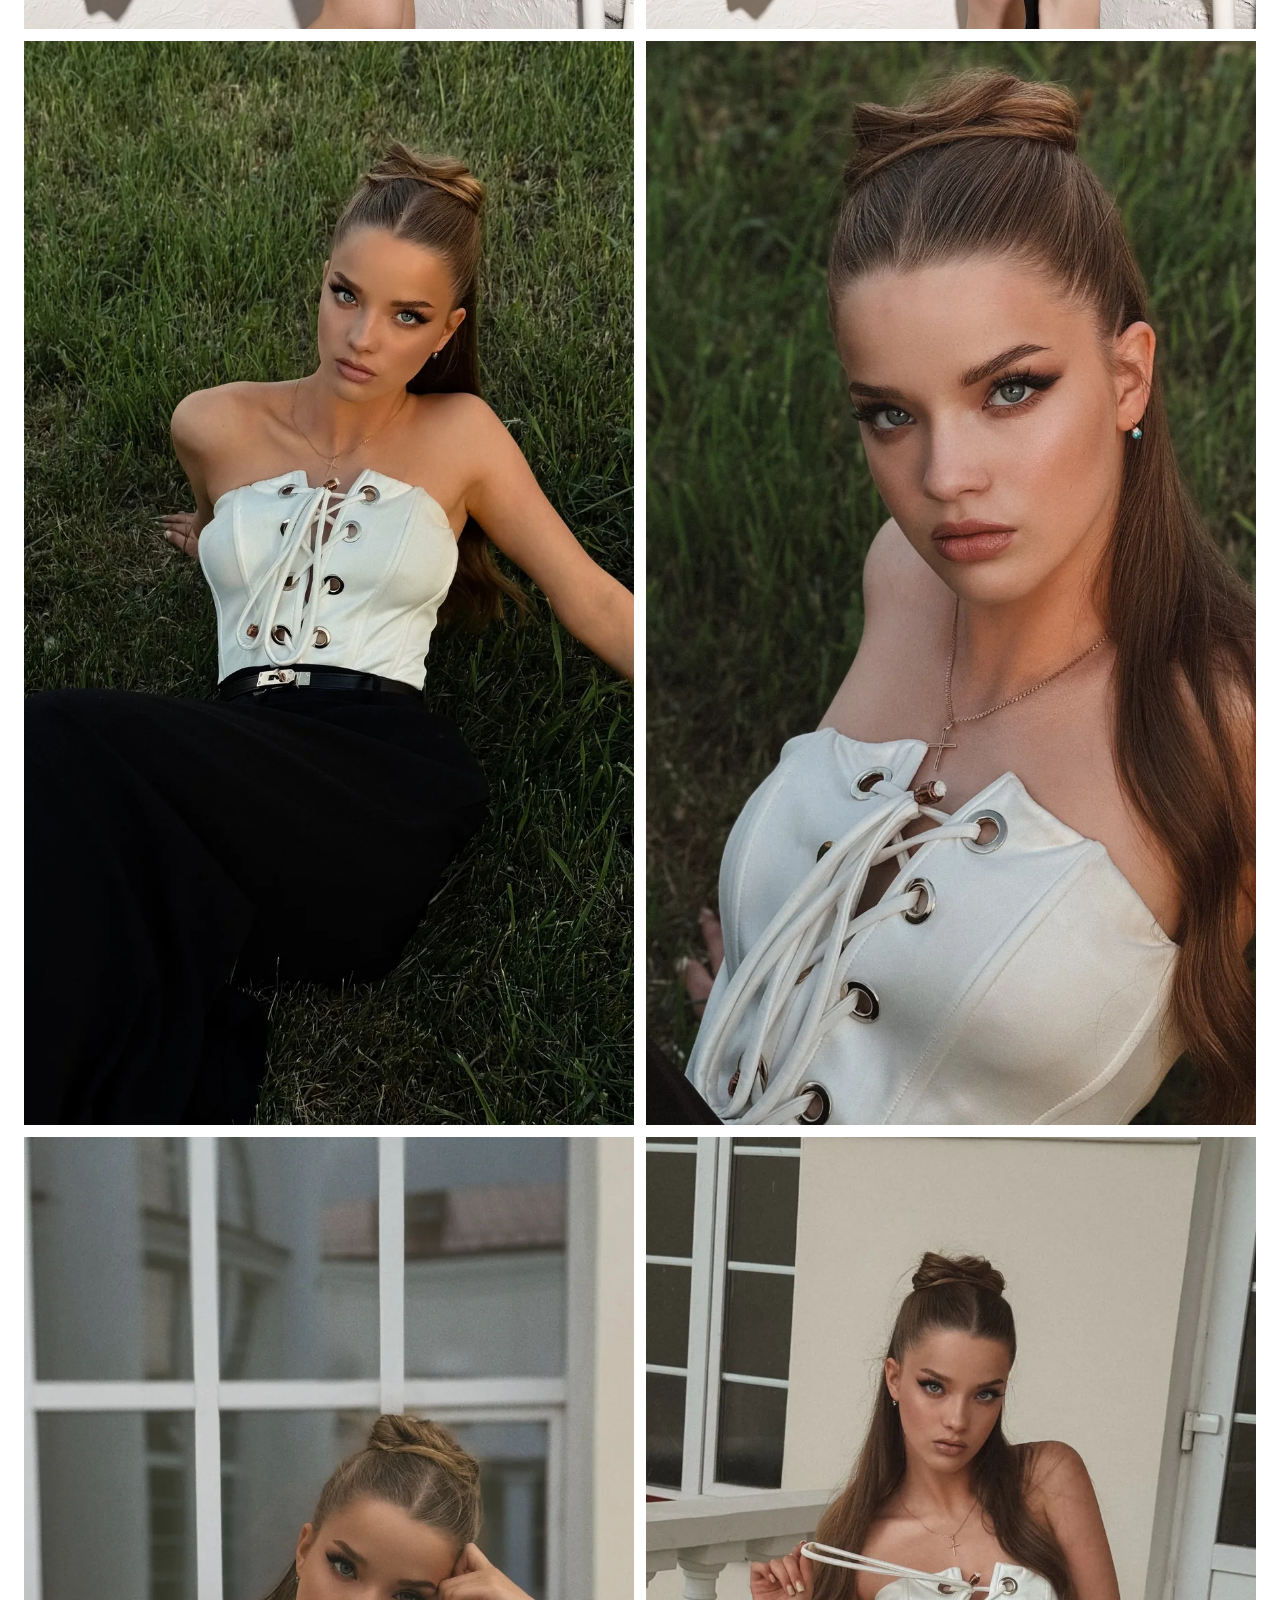
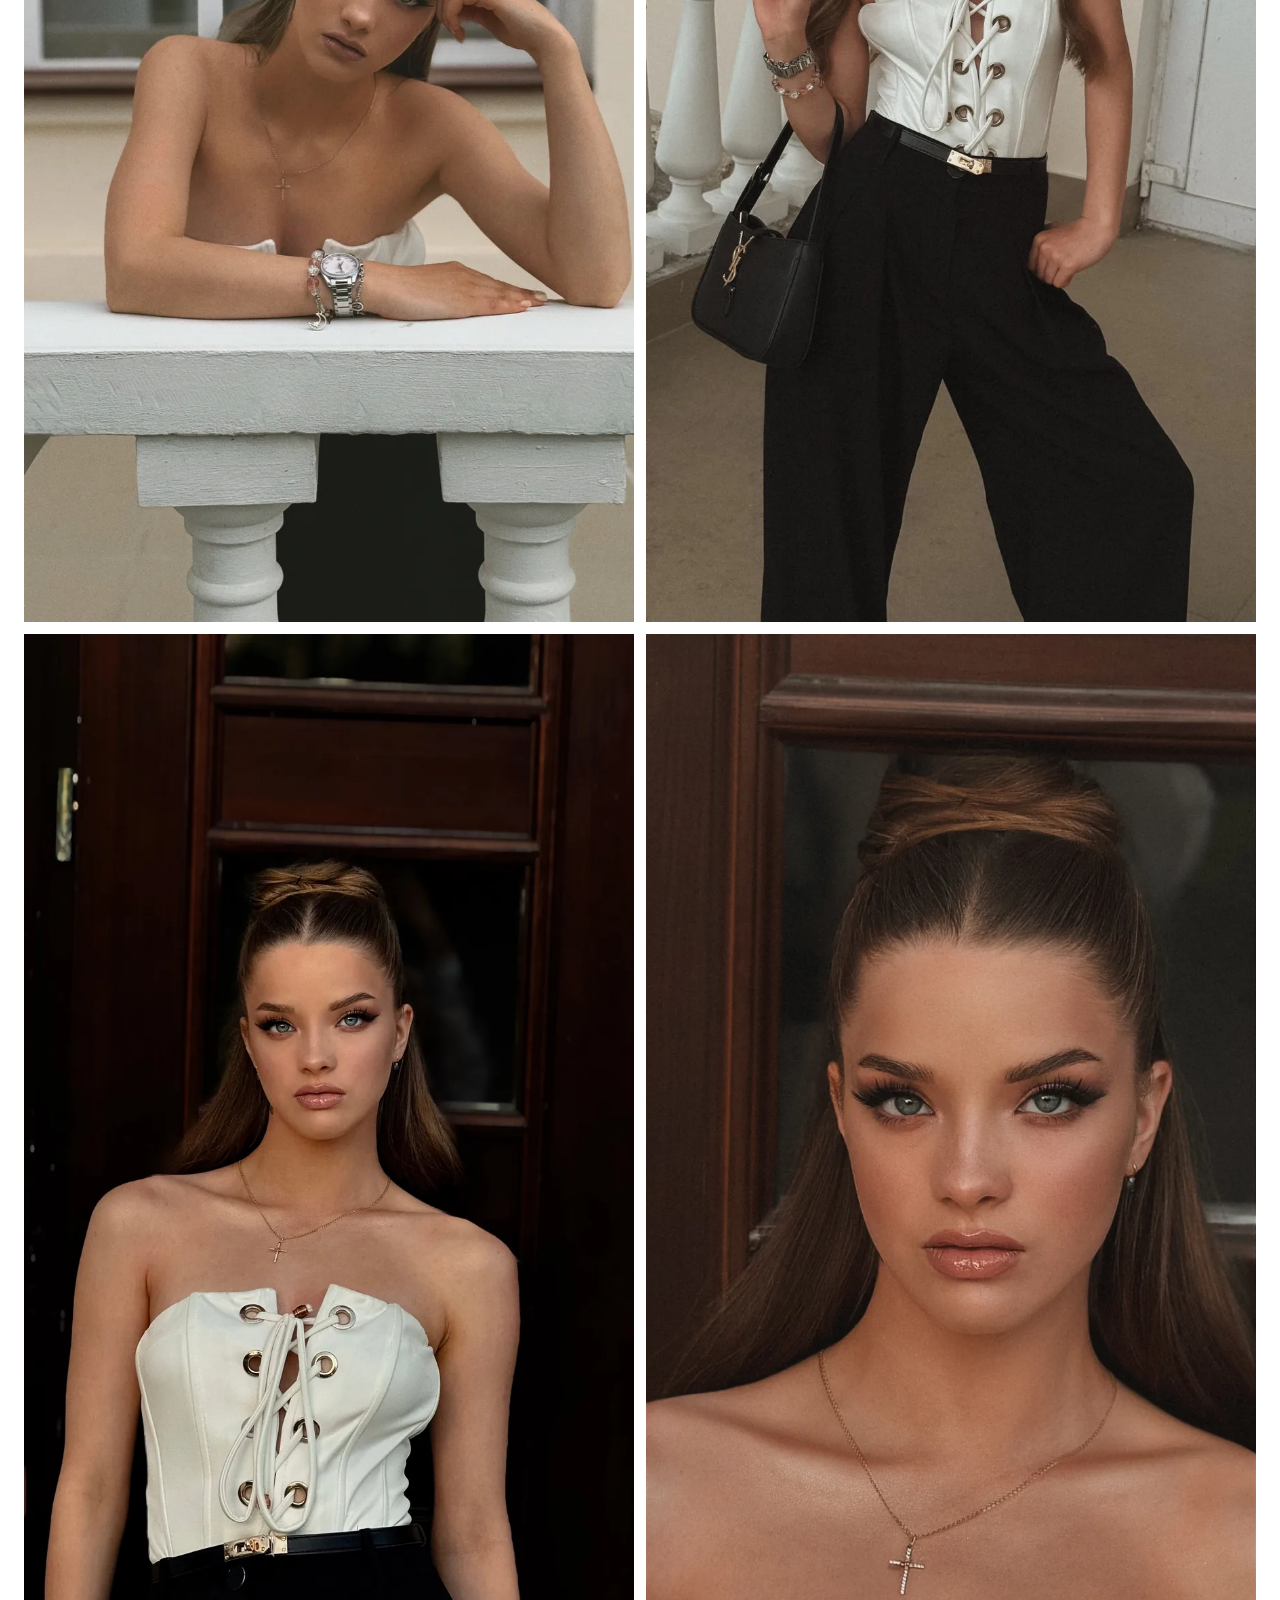
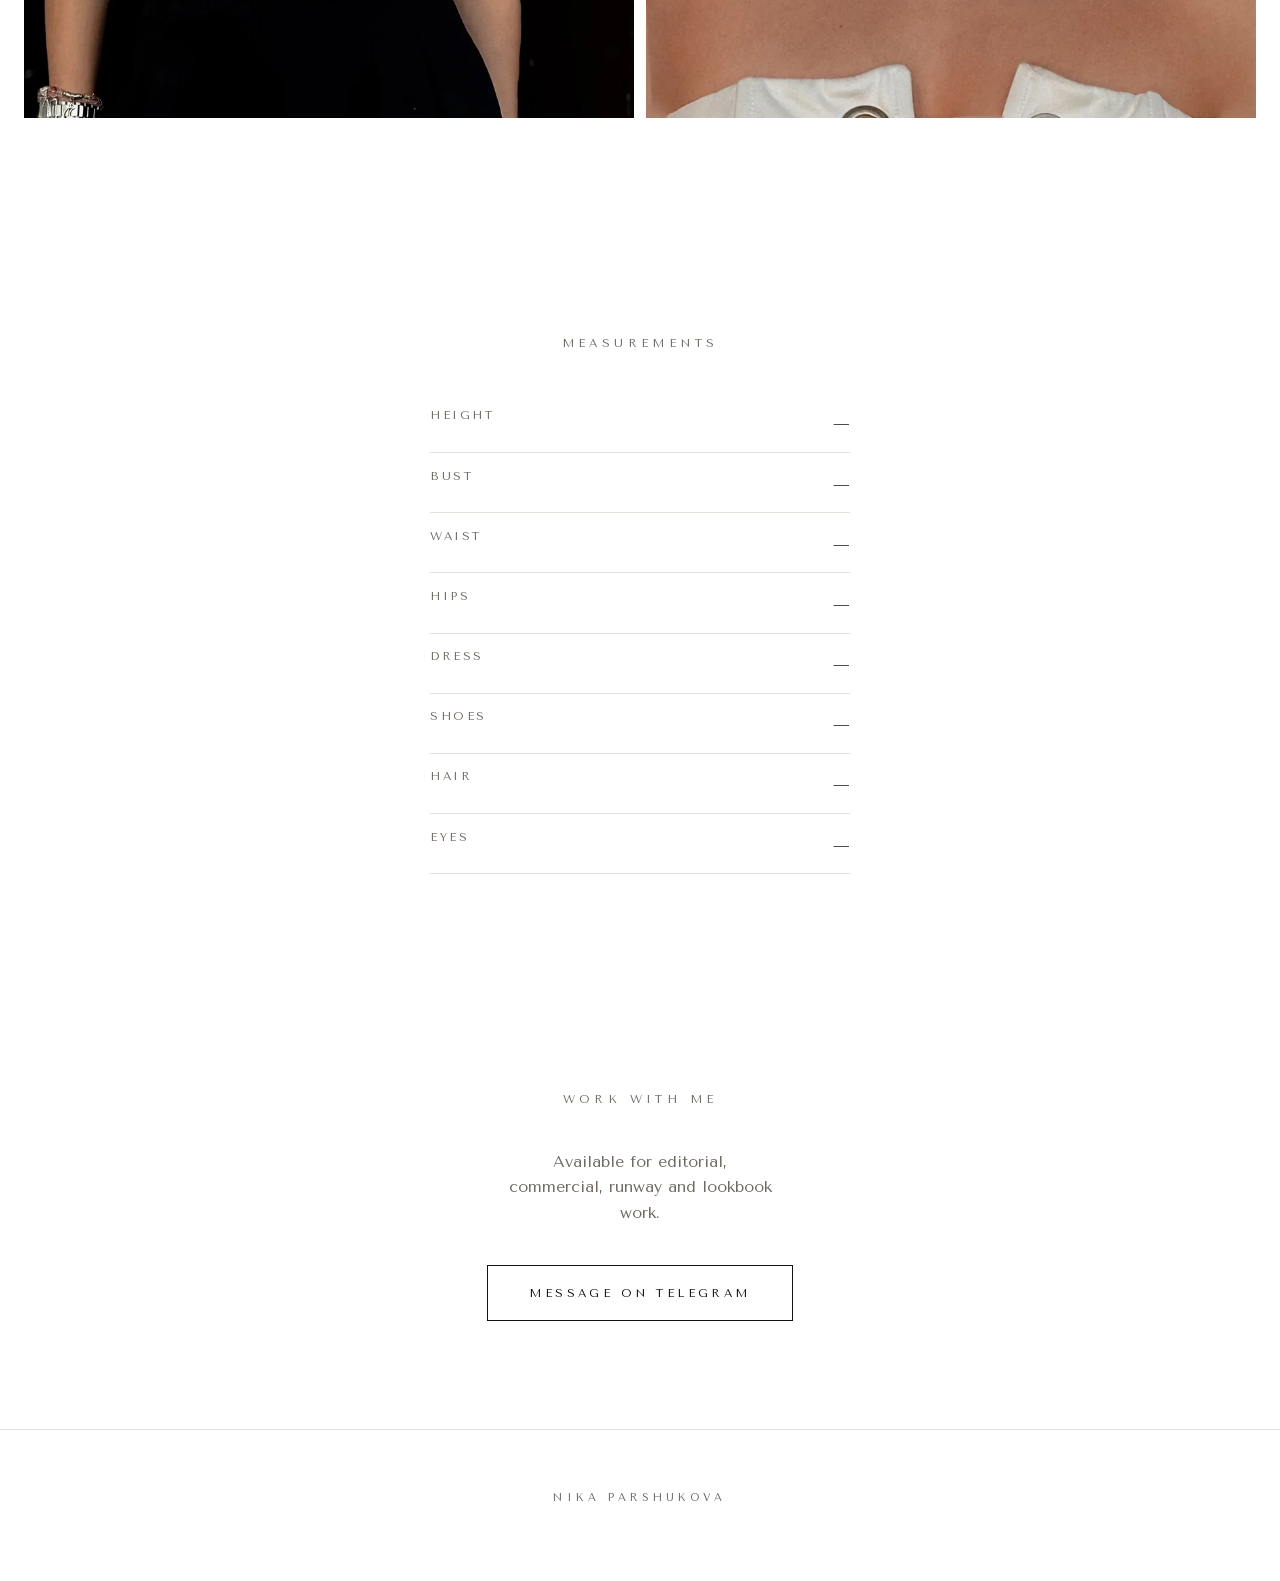
==== commit 4c6bdde1: "feat: город модели — Екатеринбург Правится в двух местах: content.js подставляет город на странице, " ====
--- a/index.html
+++ b/index.html
@@ -39,7 +39,7 @@
   </div>
   <div class="hero__caption">
     <h1 class="hero__name" data-content="name">Nika Parshukova</h1>
-    <p class="hero__city" data-content="city">—</p>
+    <p class="hero__city" data-content="city">Ekaterinburg</p>
   </div>
 </section>
 
--- a/style.css
+++ b/style.css
@@ -13,10 +13,10 @@
 }
 
 /* --- Палитра ----------------------------------------------------------- */
-/* Страница светлая, первый экран — тёмный. Видео читается только на глубоком
-   фоне, а резкая граница чёрного и белого сама работает акцентом. Поэтому у
-   hero и лайтбокса своя пара цветов: там, где фон принудительно тёмный,
-   --fg (почти чёрный) был бы не виден. */
+/* Страница светлая. У шапки и лайтбокса свои наборы цветов: шапка живёт в
+   тонах студийной стены из кадра, лайтбокс — на глубоком тёмном, где почти
+   чёрный --fg был бы не виден. На телефоне шапка тоже уходит в тёмное:
+   там имя ложится поверх самого кадра. */
 :root {
   --bg: #ffffff;
   --fg: #14110f;
@@ -25,6 +25,18 @@
   --dark-bg: #0a0a0a;
   --dark-fg: #f2f0ec;
   --dark-muted: #8a8580;
+  /* Цвет студийной стены, снятый с той самой кромки кадра, к которой
+     примыкает панель. Свет по вертикали ложится неровно: ярко сверху,
+     провал к низу и снова светлое пятно от подсвеченного пола, — поэтому
+     одной пары цветов мало, стык выдавал бы себя полосой. Стопы повторяют
+     профиль света, и стена из кадра продолжается в панель.
+     Текст на этом фоне — своя пара: обычный --muted на грейже не читается. */
+  --studio-wall: linear-gradient(180deg,
+    #9f908b 7%, #a69793 21%, #a69793 36%, #998a82 50%,
+    #8a776d 64%, #867266 79%, #ae9c92 93%);
+  --studio-flat: #a69793;
+  --studio-fg: #17120e;
+  --studio-muted: #241d18;
   --font-display: 'Display', Georgia, serif;
   --font-body: 'Body', system-ui, sans-serif;
   --gap: 12px;
@@ -54,8 +66,8 @@
   height: 100svh;
   min-height: 480px;
   overflow: hidden;
-  background: var(--bg);
-  color: var(--fg);
+  background: var(--studio-wall);
+  color: var(--studio-fg);
   /* Общий отступ секций тут не нужен: шапка занимает экран целиком. Пока
      видео лежало абсолютом, padding был не виден — во флексе он отрезал бы
      от кадра сверху и снизу по 12vh. */
@@ -66,7 +78,8 @@
   flex: 0 0 auto;
   width: min(50vw, calc(100svh * 1080 / 1920));
   height: 100%;
-  background: var(--dark-bg);
+  /* Та же стена, что и у панели: правая кромка кадра в неё растворяется. */
+  background: var(--studio-wall);
   overflow: hidden;
 }
 .hero__video {
@@ -75,6 +88,13 @@
   width: 100%;
   height: 100%;
   object-fit: cover;
+  /* Подогнать заливку под кадр точно нельзя: камера дышит, и стена в кадре
+     от секунды к секунде чуть меняет яркость — любая фиксированная граница
+     выдавала бы себя полосой. Поэтому последние 8% ширины кадра уводим в
+     прозрачность: под ними тот же градиент, и стык исчезает. Модель в эту
+     полосу не заходит — она занимает левые пять шестых кадра. */
+  -webkit-mask-image: linear-gradient(to right, #000 92%, transparent 100%);
+  mask-image: linear-gradient(to right, #000 92%, transparent 100%);
 }
 /* Затемнение нужно только там, где имя лежит поверх кадра, — на телефоне. */
 .hero__overlay { display: none; }
@@ -100,7 +120,7 @@
   font-size: .72rem;
   letter-spacing: .38em;
   text-transform: uppercase;
-  color: var(--muted);
+  color: var(--studio-muted);
 }
 
 /* На телефоне экран сам вертикальный — делить его незачем: видео занимает
@@ -116,6 +136,12 @@
     position: absolute;
     inset: 0;
     width: 100%;
+    background: var(--dark-bg);
+  }
+  /* Растворять правый край здесь нечего — справа от кадра ничего нет. */
+  .hero__video {
+    -webkit-mask-image: none;
+    mask-image: none;
   }
   /* Кадр снят в светлой студии, поэтому низ затемняем сильнее, чем просто
      «для настроения»: ровно там лежит белое имя. */
@@ -178,6 +204,13 @@
   gap: var(--gap);
   align-items: flex-start;
 }
+/* Кадр, стоящий в ряду один, показываем в том же масштабе, что и половину
+   пары: во всю ширину он подмял бы под себя всю страницу. Центрируем через
+   justify-content, а не auto-полями: авто-поля на флекс-элементе отменяют
+   растяжение, ряд схлопывается по содержимому — а содержимое с flex-basis: 0
+   даёт нулевую ширину. */
+.gallery__row--solo { justify-content: center; }
+.gallery__row--solo .gallery__item { flex: 0 0 52%; }
 .gallery__item {
   margin: 0;
   cursor: zoom-in;
@@ -196,6 +229,8 @@
    колонку, порядок при этом сохраняется. */
 @media (max-width: 767px) {
   .gallery__row { flex-direction: column; }
+  /* В колонке flex-basis отмерял бы высоту, а не ширину. */
+  .gallery__row--solo .gallery__item { flex: 0 0 auto; }
 }
 .gallery__item:hover img { opacity: .82; }
 .gallery__item:focus-visible {
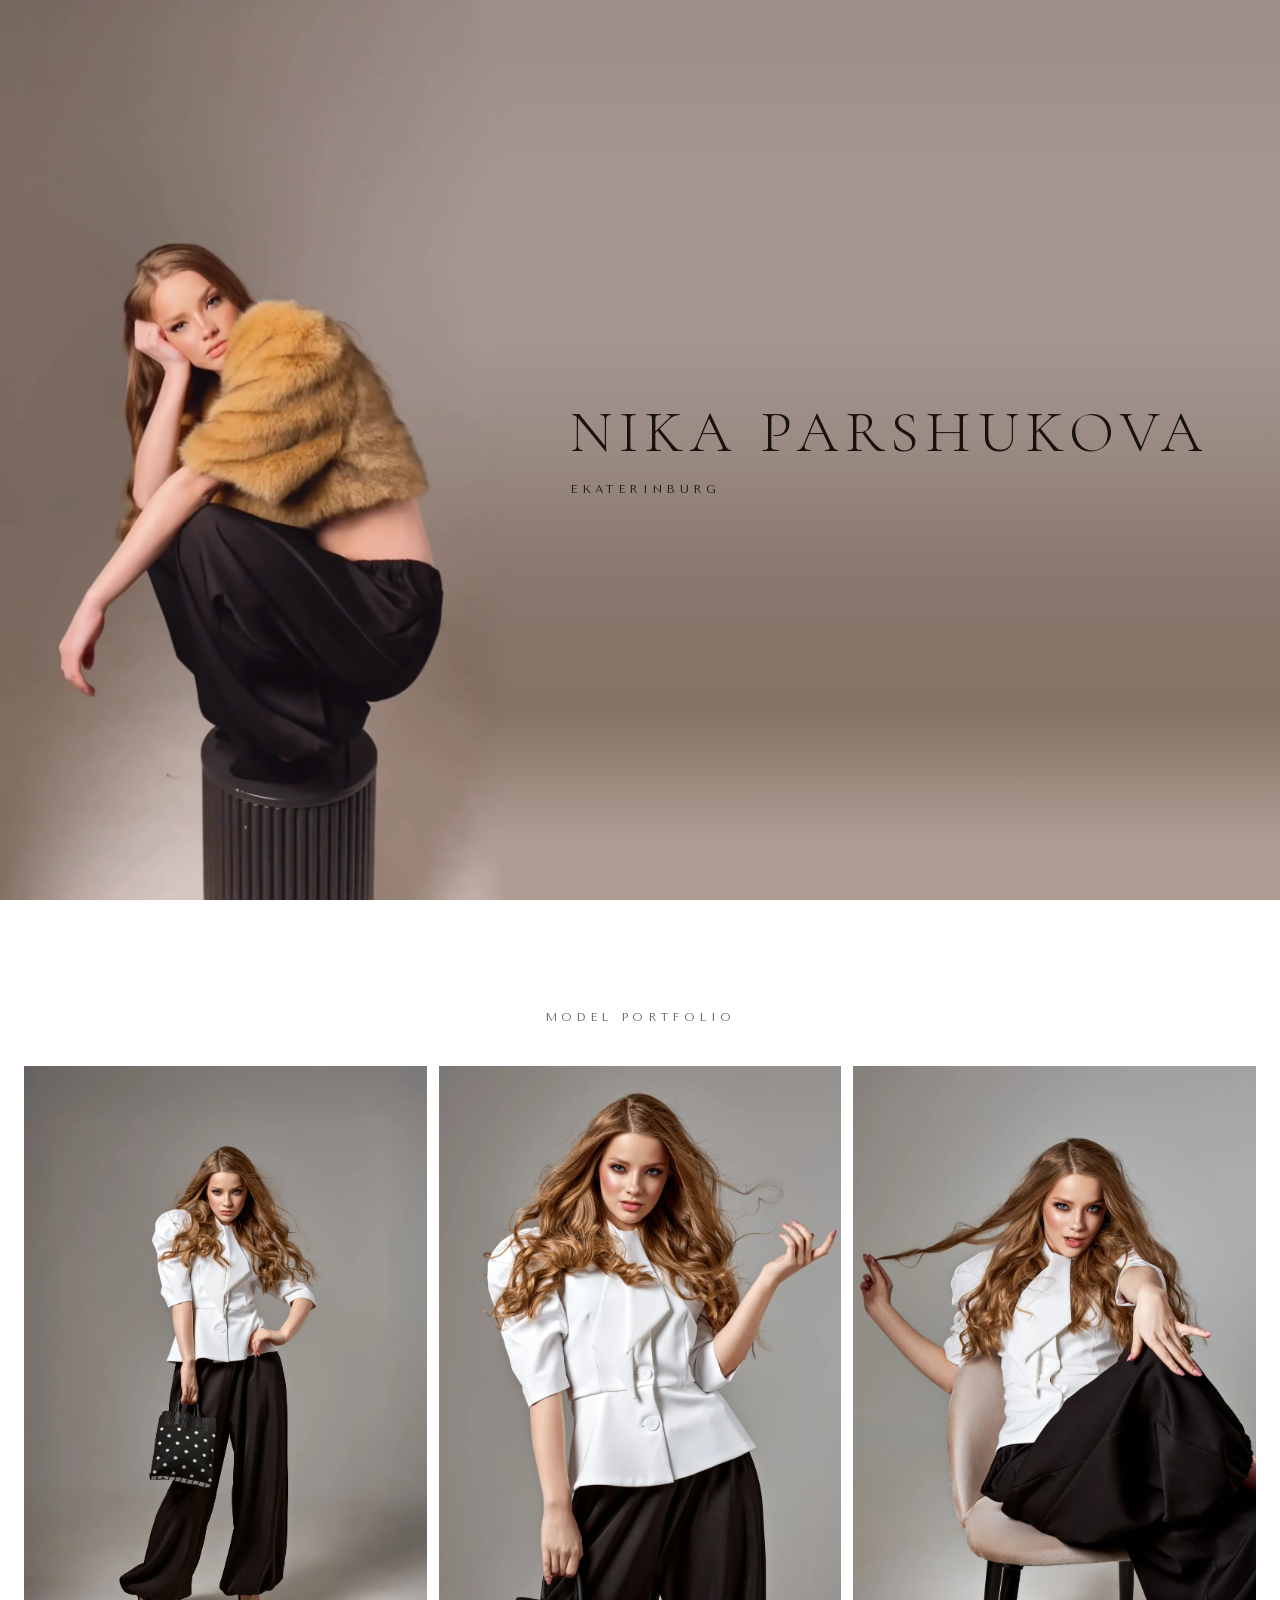
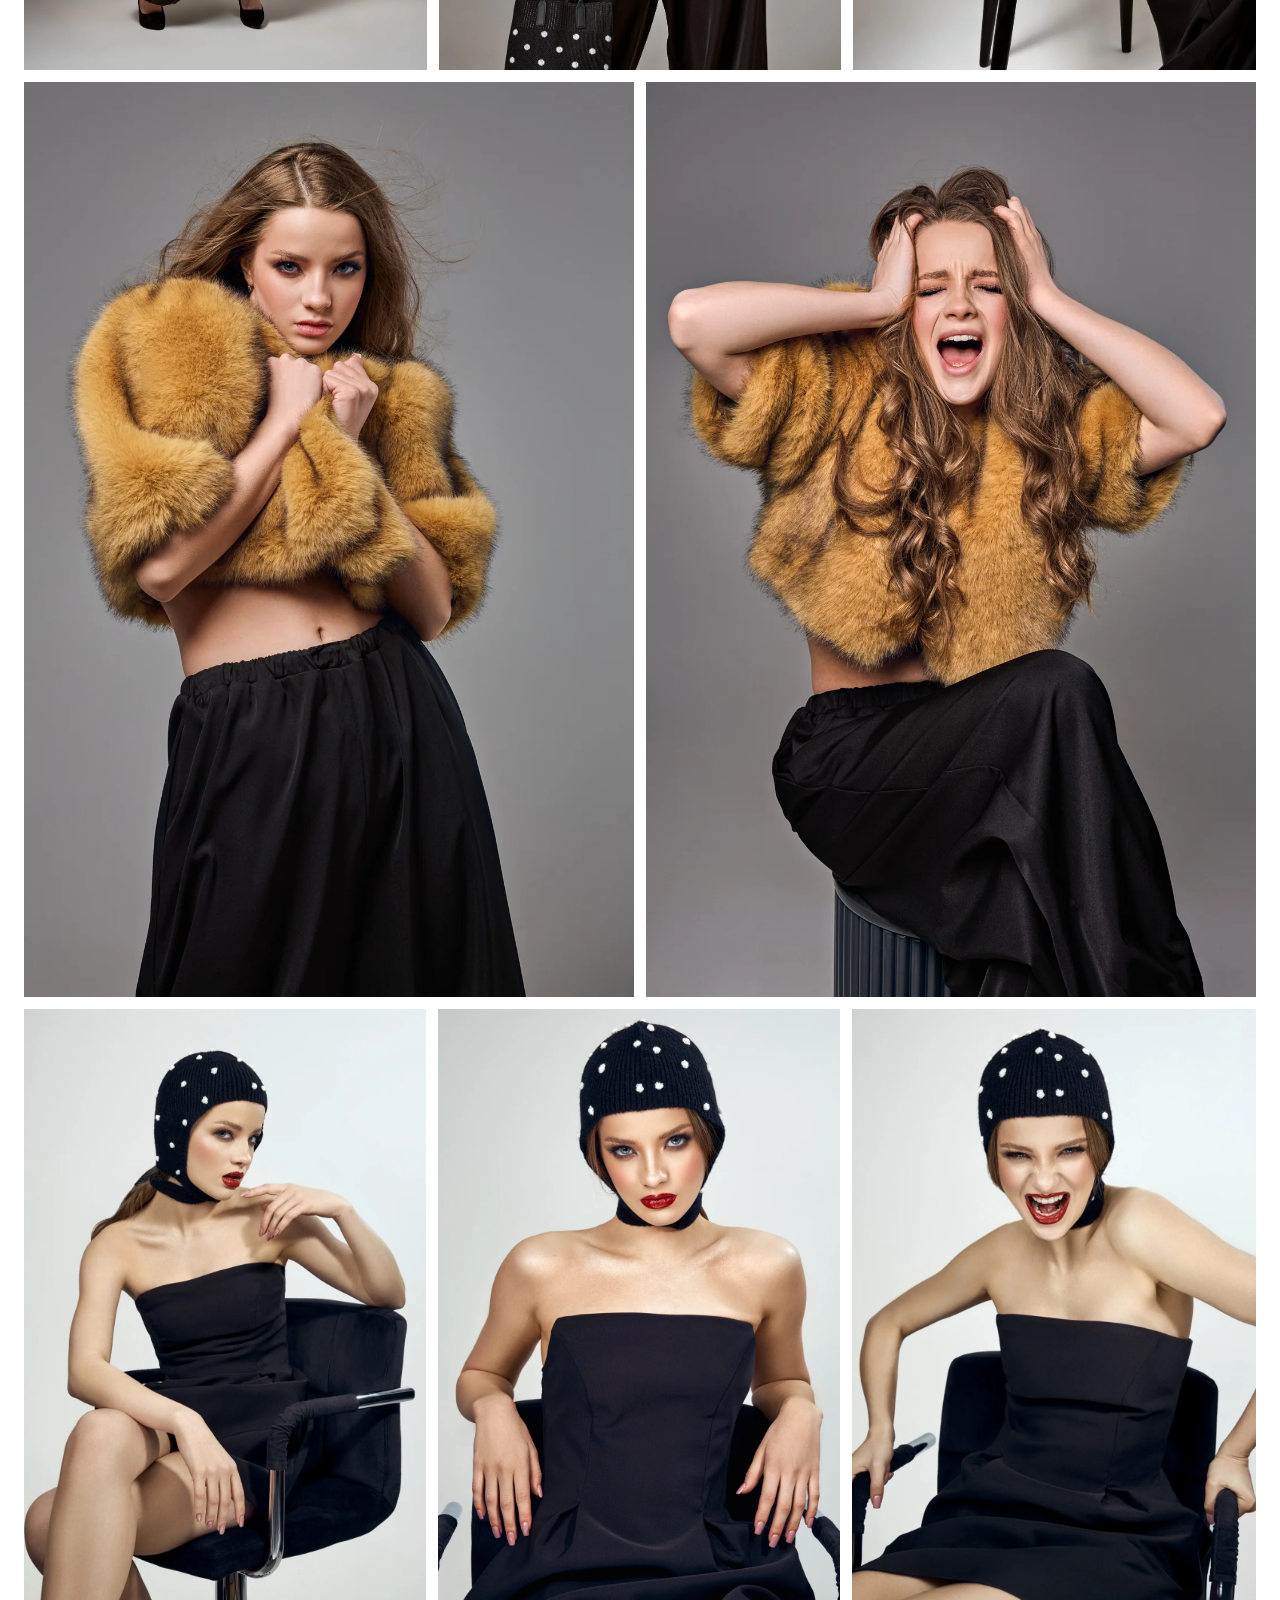
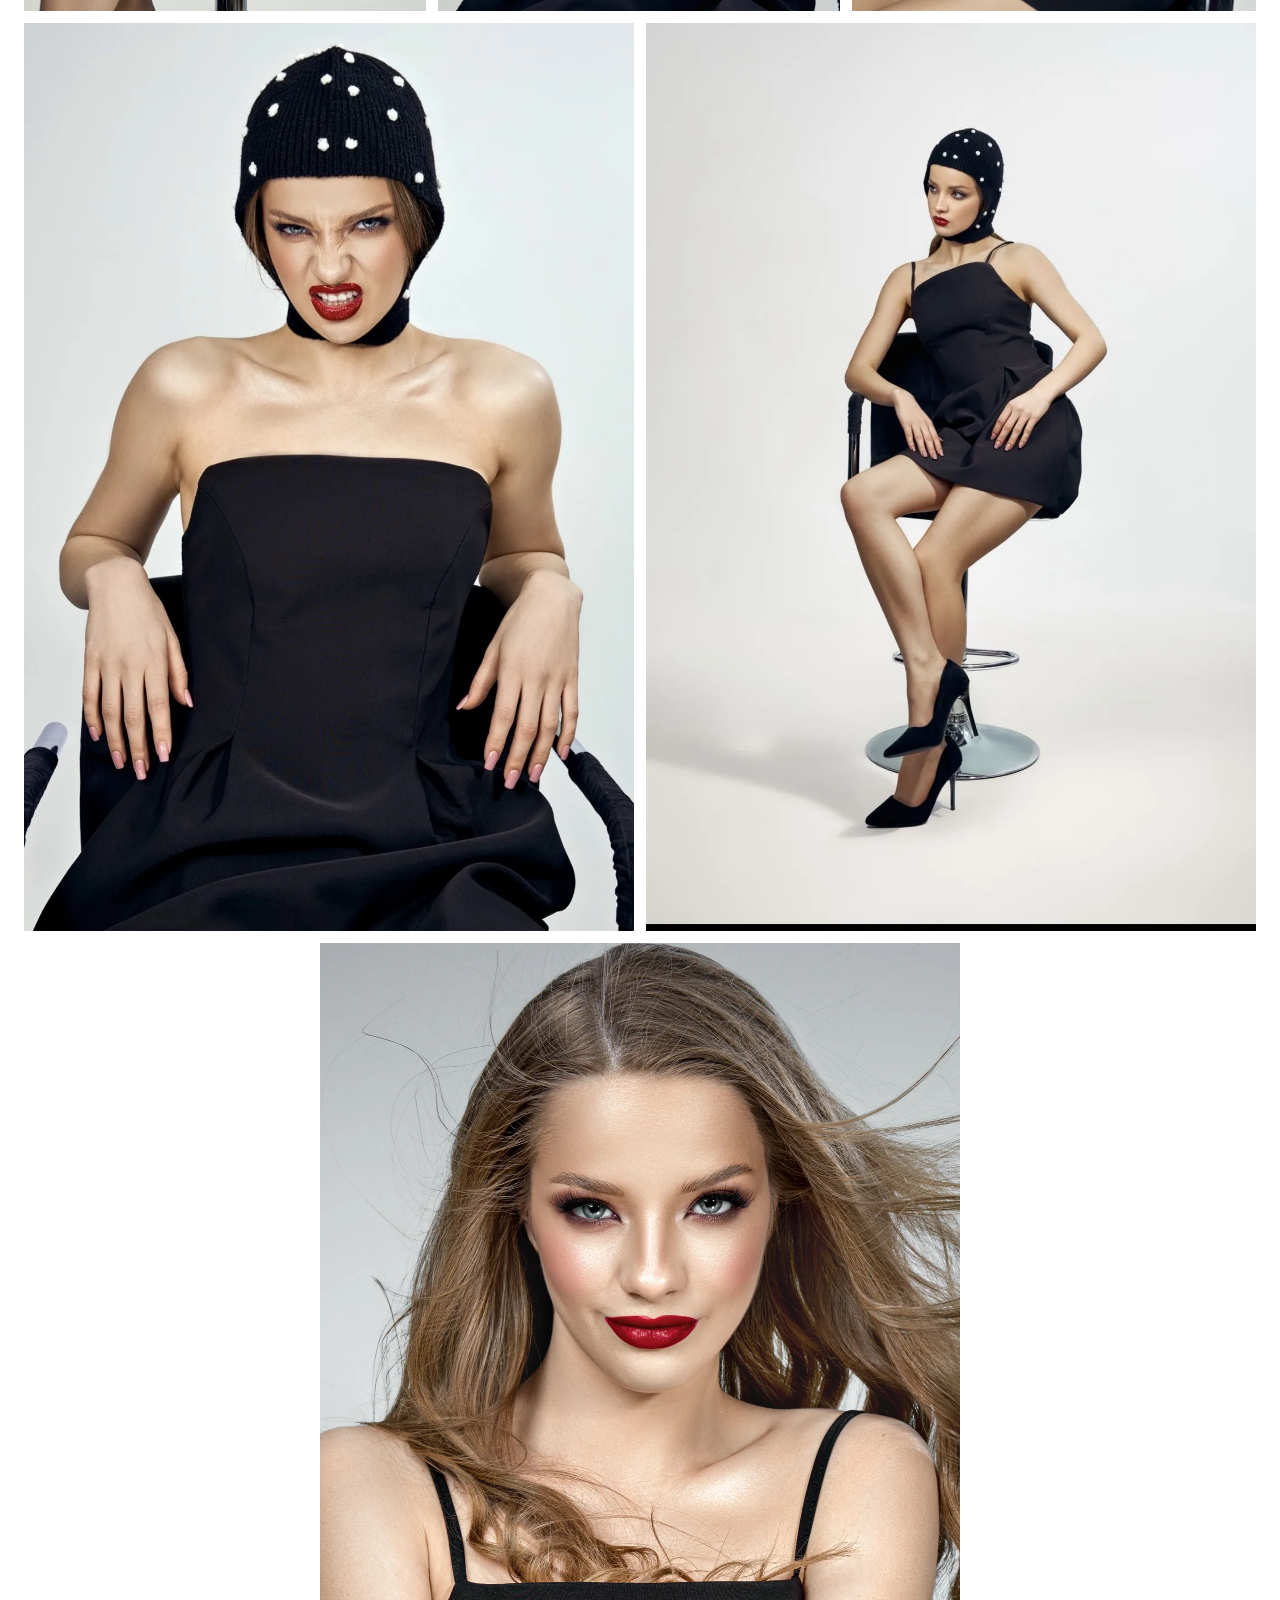
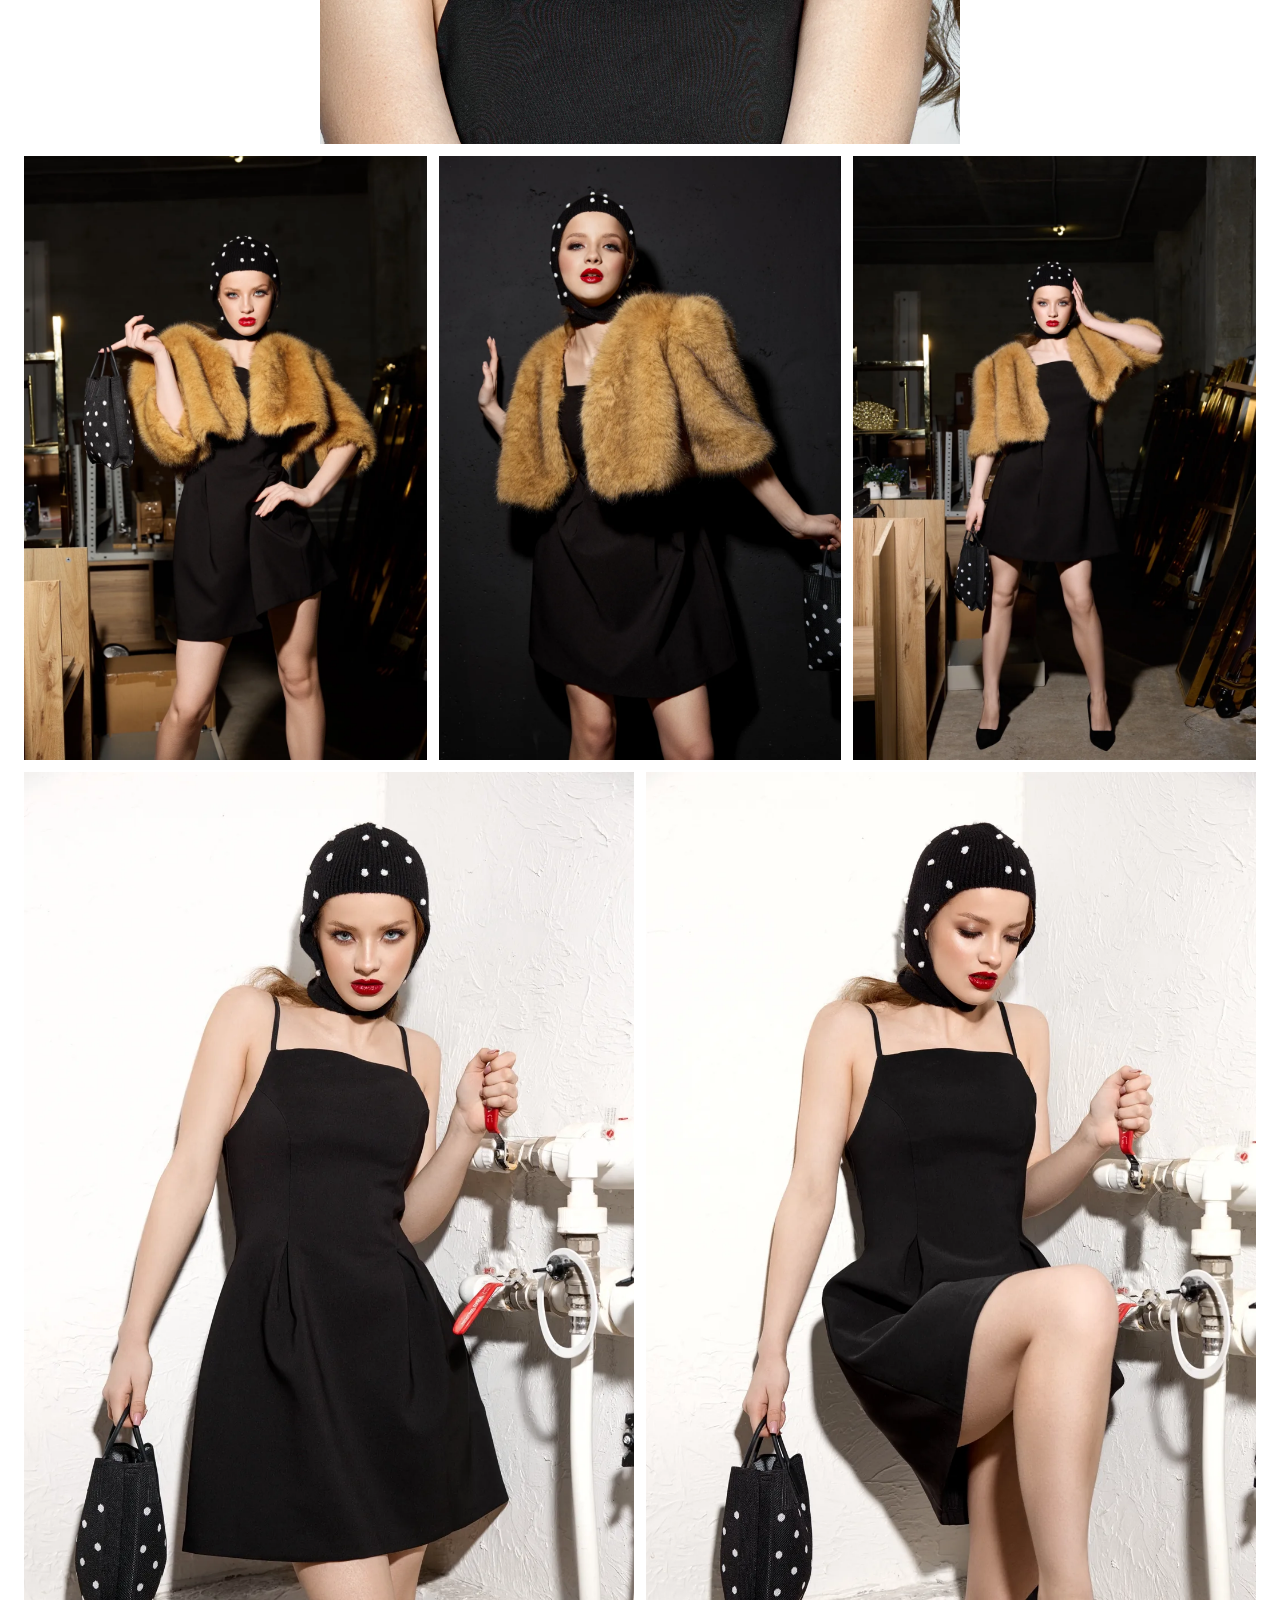
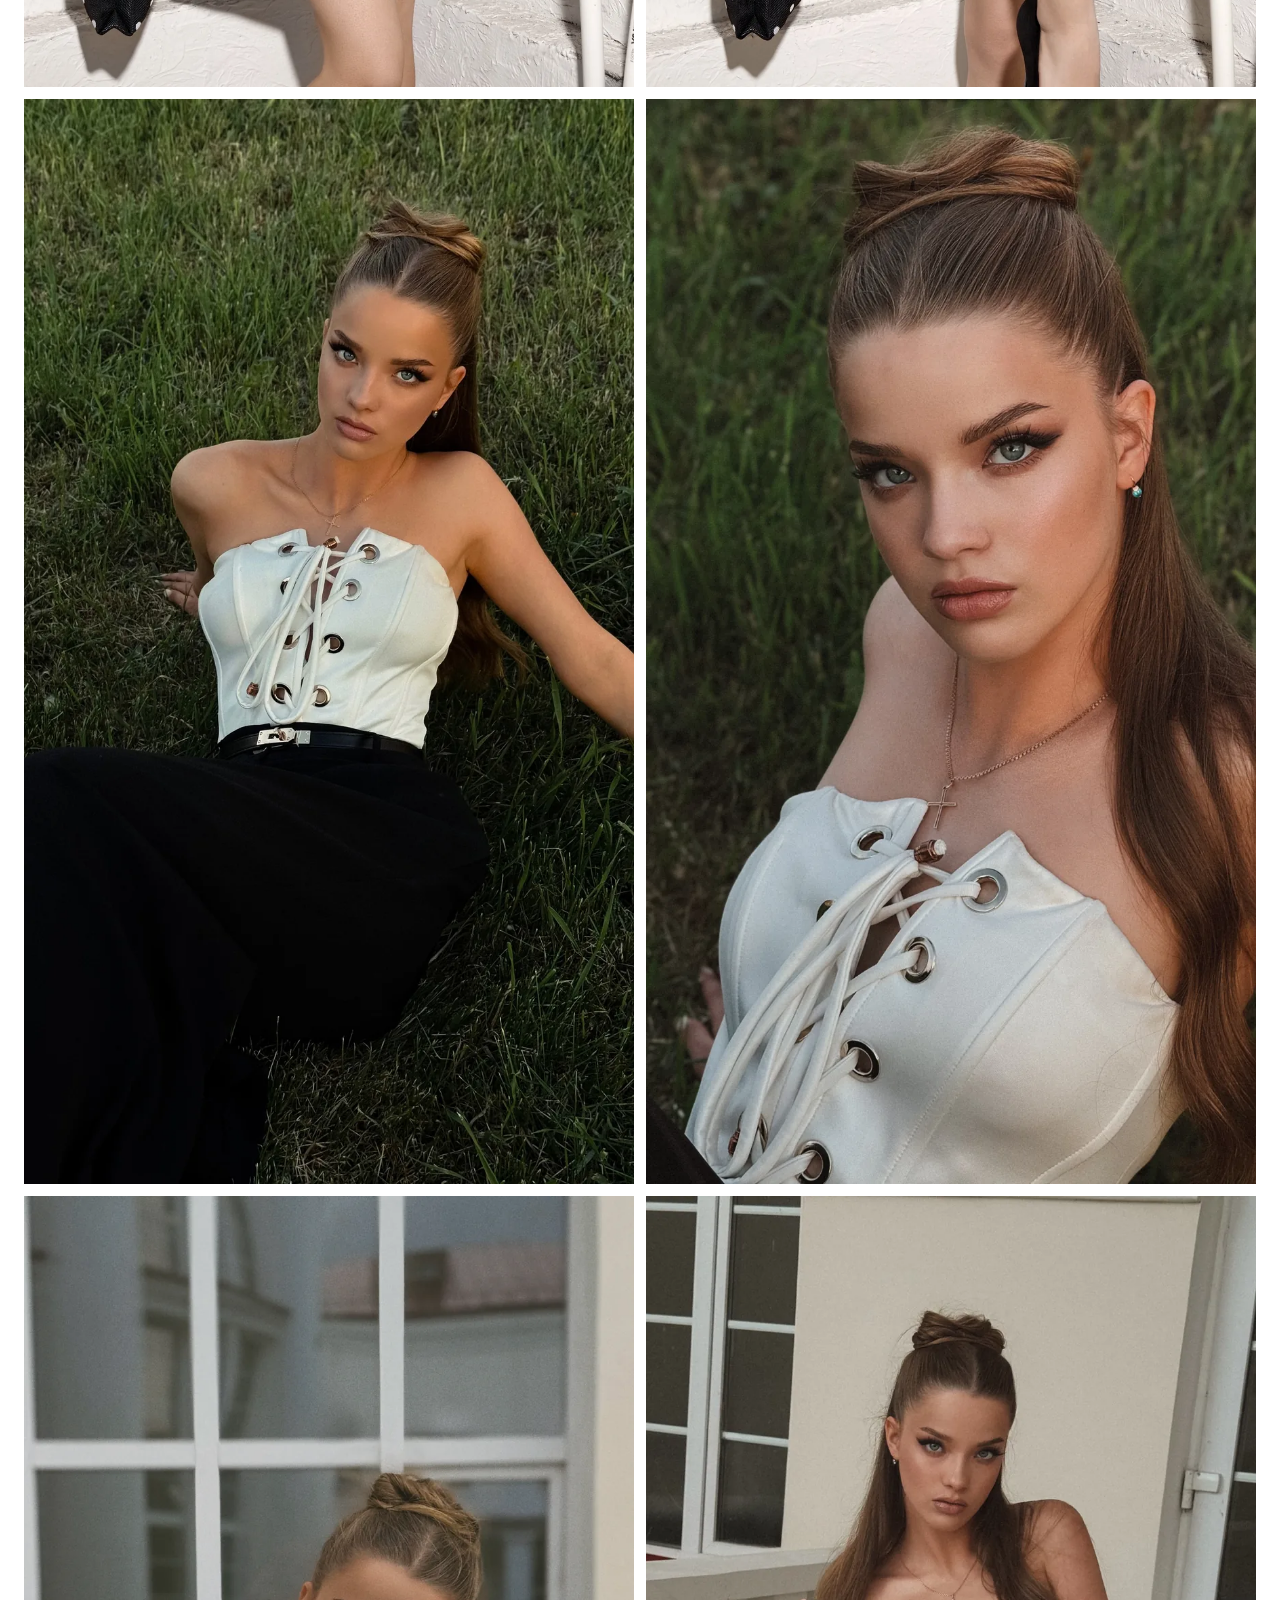
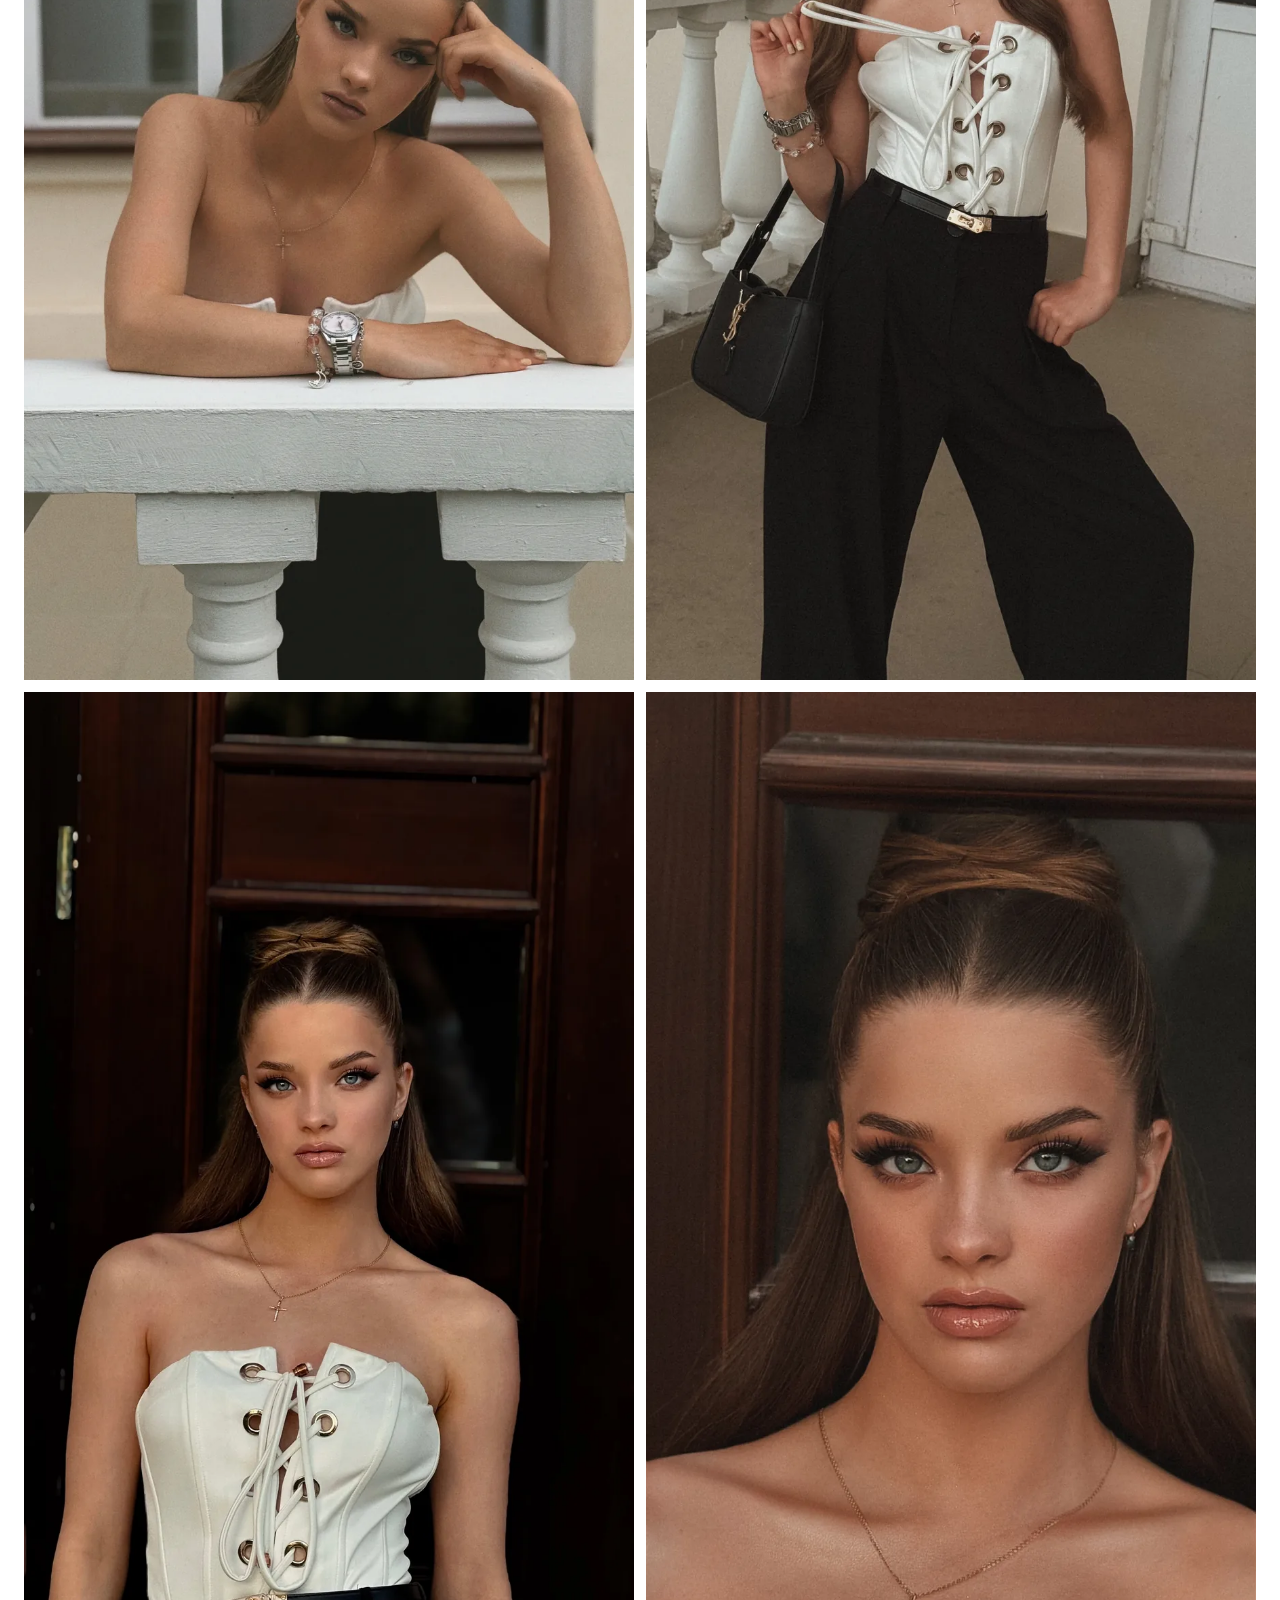
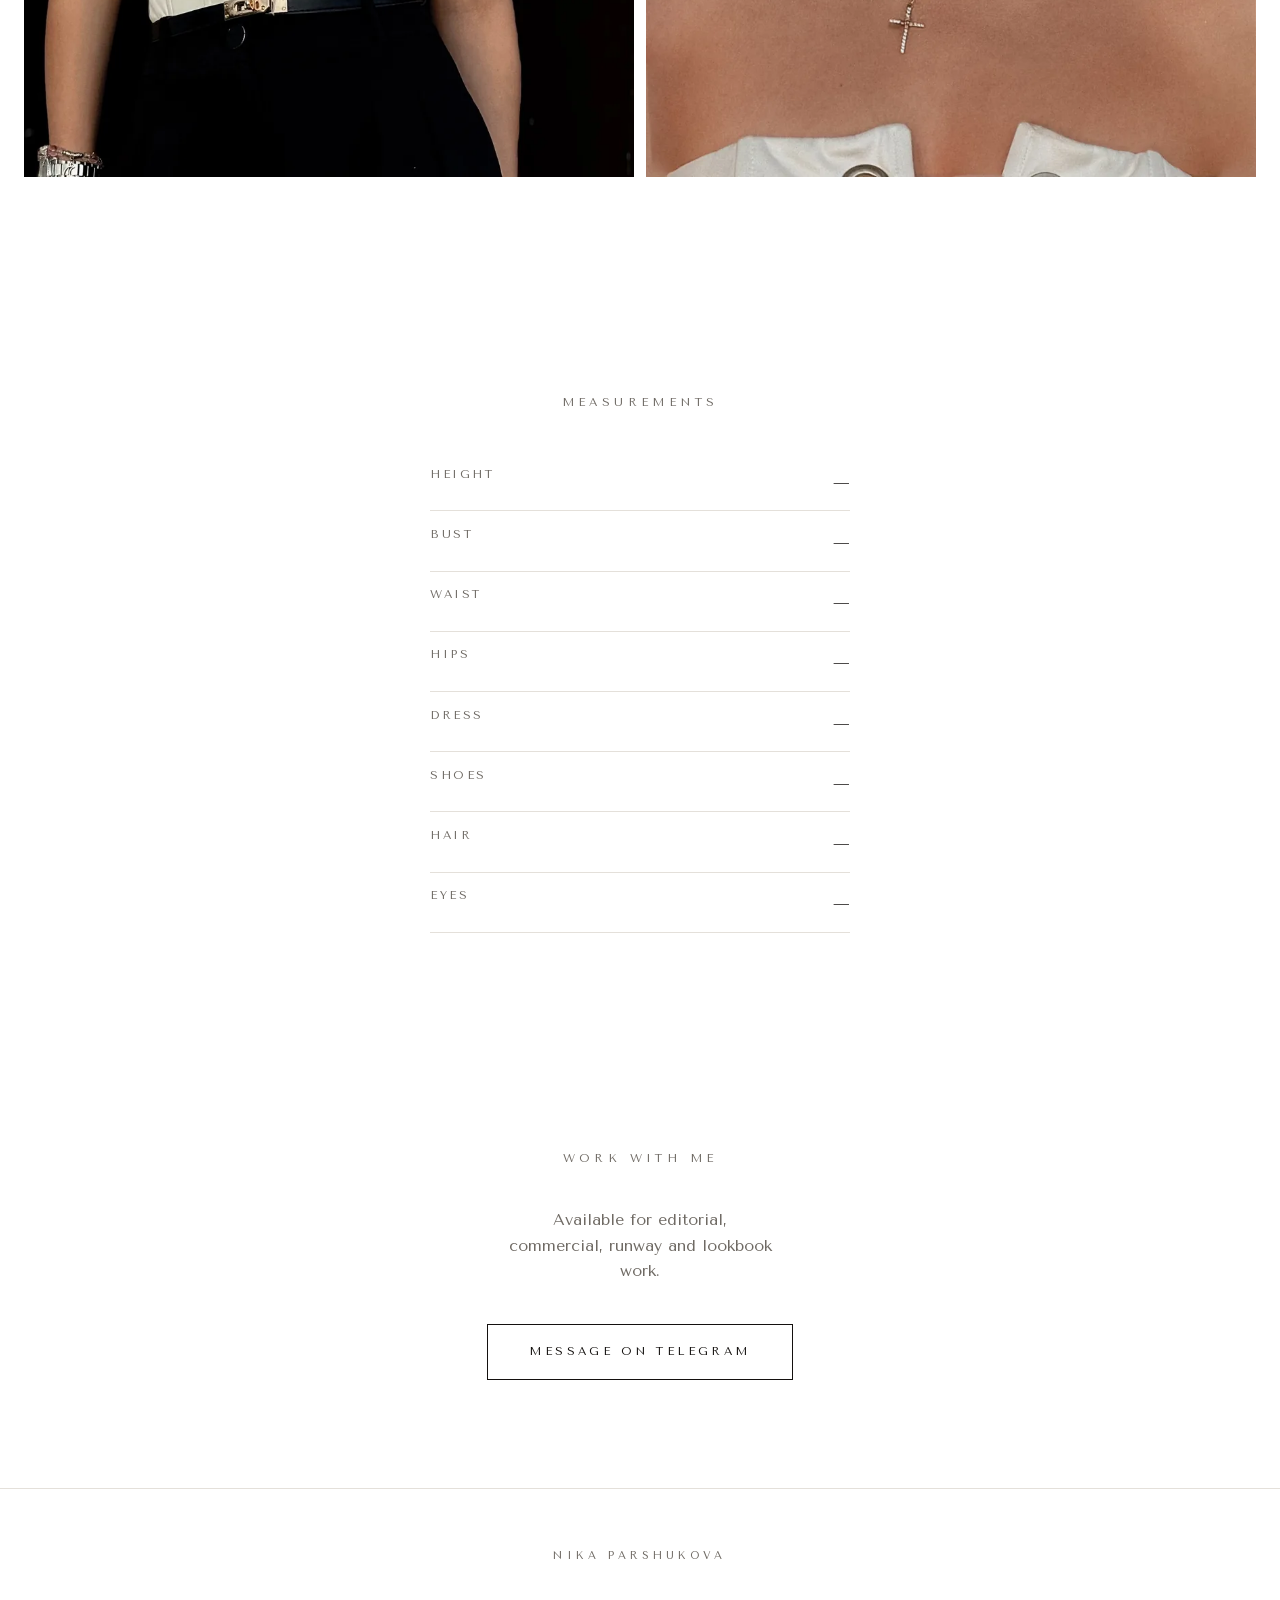
==== commit d1db3882: "feat: заголовок «Model Portfolio» перед галереей У замеров и блока с контактом заголовки были, у гал" ====
--- a/index.html
+++ b/index.html
@@ -44,7 +44,10 @@
 </section>
 
 <main>
-  <section class="gallery reveal" id="gallery"></section>
+  <section class="reveal">
+    <h2 class="section-title">Model Portfolio</h2>
+    <div class="gallery" id="gallery"></div>
+  </section>
 
   <section class="comp reveal" id="comp">
     <h2 class="section-title">Measurements</h2>
--- a/style.css
+++ b/style.css
@@ -214,7 +214,9 @@
 .gallery__item {
   margin: 0;
   cursor: zoom-in;
-  flex-basis: 0;
+  /* Растём пропорционально кадру от нулевой базы — так высоты в ряду
+     совпадают, а ширины делятся по пропорциям. */
+  flex: var(--ratio, 1) 0 0;
   min-width: 0;
 }
 .gallery__item img {
@@ -225,12 +227,19 @@
   transition: opacity .4s ease;
 }
 
-/* На телефоне ряд из трёх кадров превращается в марки — раскладываем в одну
-   колонку, порядок при этом сохраняется. */
+/* На телефоне ряд из трёх кадров давал по 100 px — мелко. Поэтому сетка тут
+   двухколоночная, а ряд из трёх ложится в две строки: пара сверху, третий
+   кадр под ними во всю ширину. Авторская группировка и порядок сохраняются —
+   ряд остаётся отдельным блоком, — а перенос читается акцентом, а не
+   остатком: пара, потом крупный кадр. */
 @media (max-width: 767px) {
-  .gallery__row { flex-direction: column; }
-  /* В колонке flex-basis отмерял бы высоту, а не ширину. */
-  .gallery__row--solo .gallery__item { flex: 0 0 auto; }
+  .gallery__row { flex-wrap: wrap; }
+  .gallery__item { flex: 0 0 calc(50% - var(--gap) / 2); }
+  /* Именно третий и последний — то есть ряд ровно из трёх кадров. В ряду из
+     двух ничего не переносится, и трогать его не нужно. */
+  .gallery__row > .gallery__item:nth-child(3):last-child { flex-basis: 100%; }
+  /* Кадр, стоящий в ряду один, делить не с кем — тоже во всю ширину. */
+  .gallery__row--solo .gallery__item { flex-basis: 100%; }
 }
 .gallery__item:hover img { opacity: .82; }
 .gallery__item:focus-visible {
